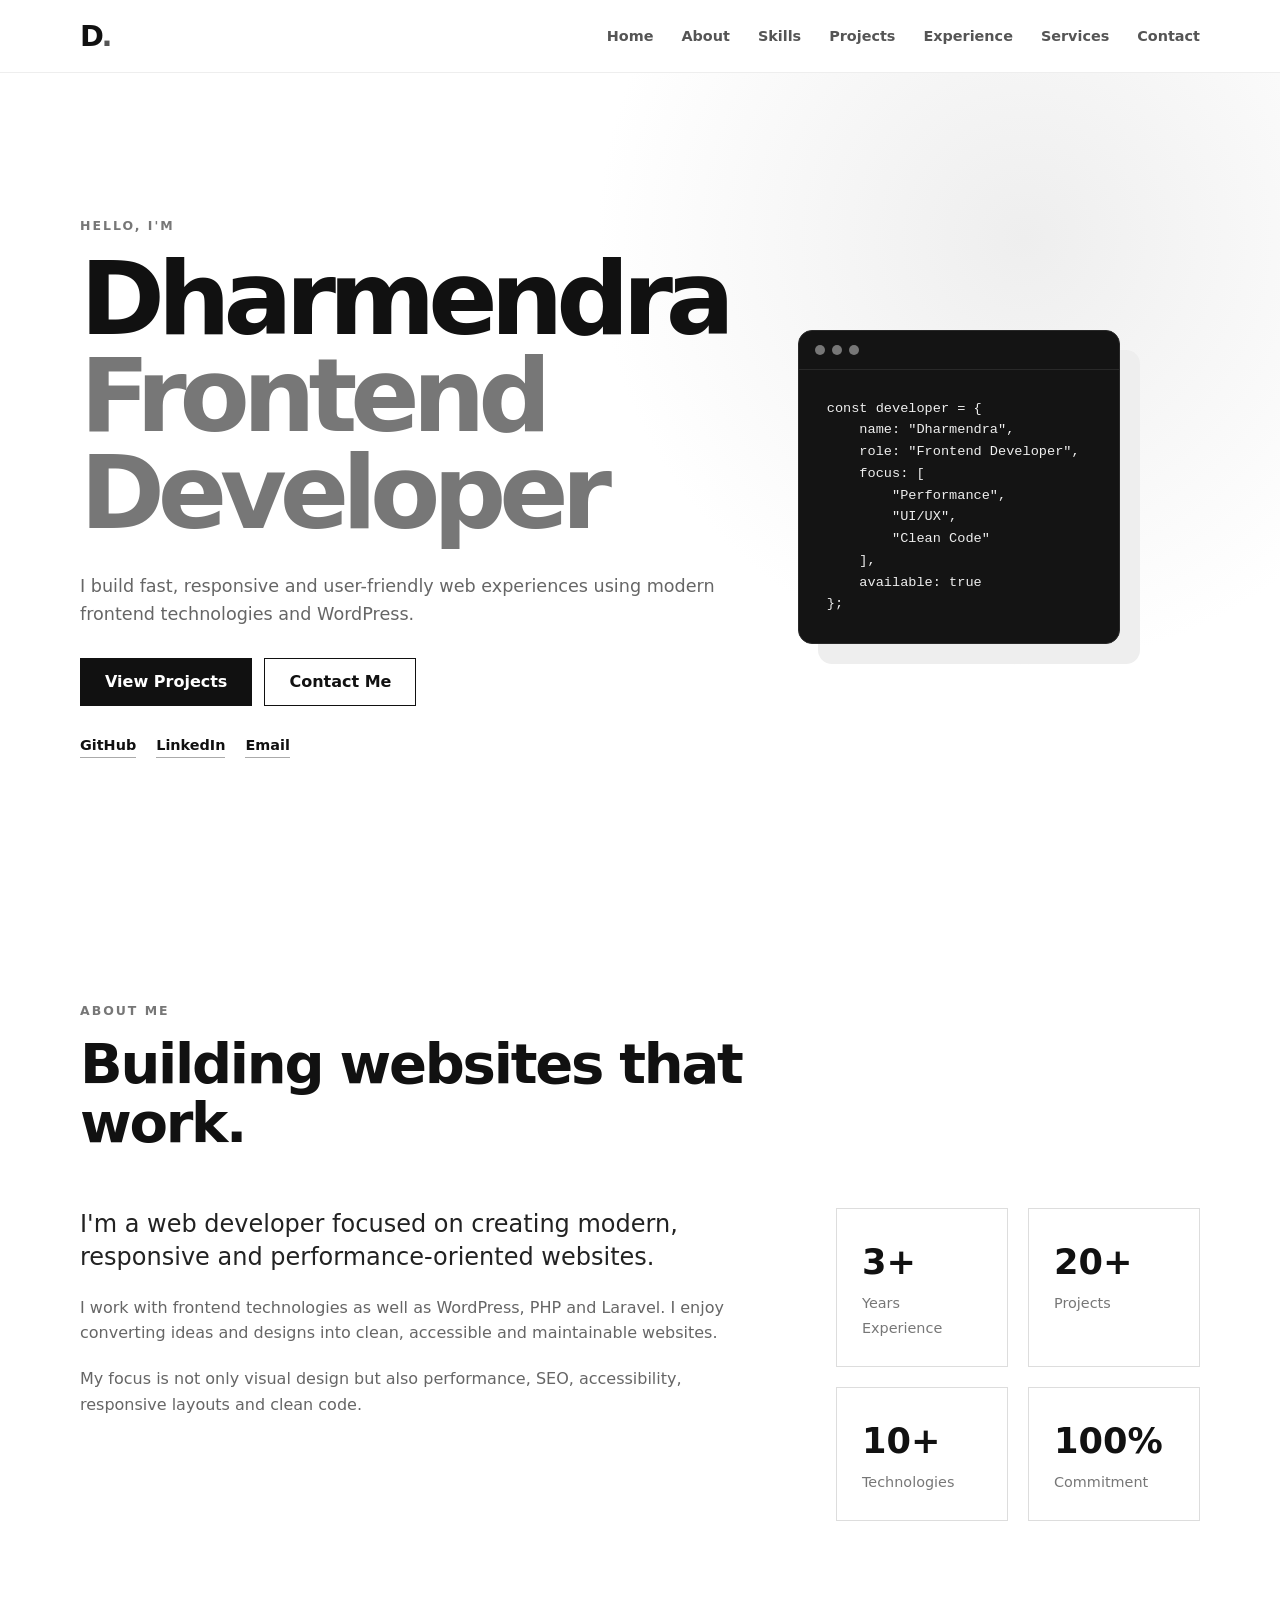
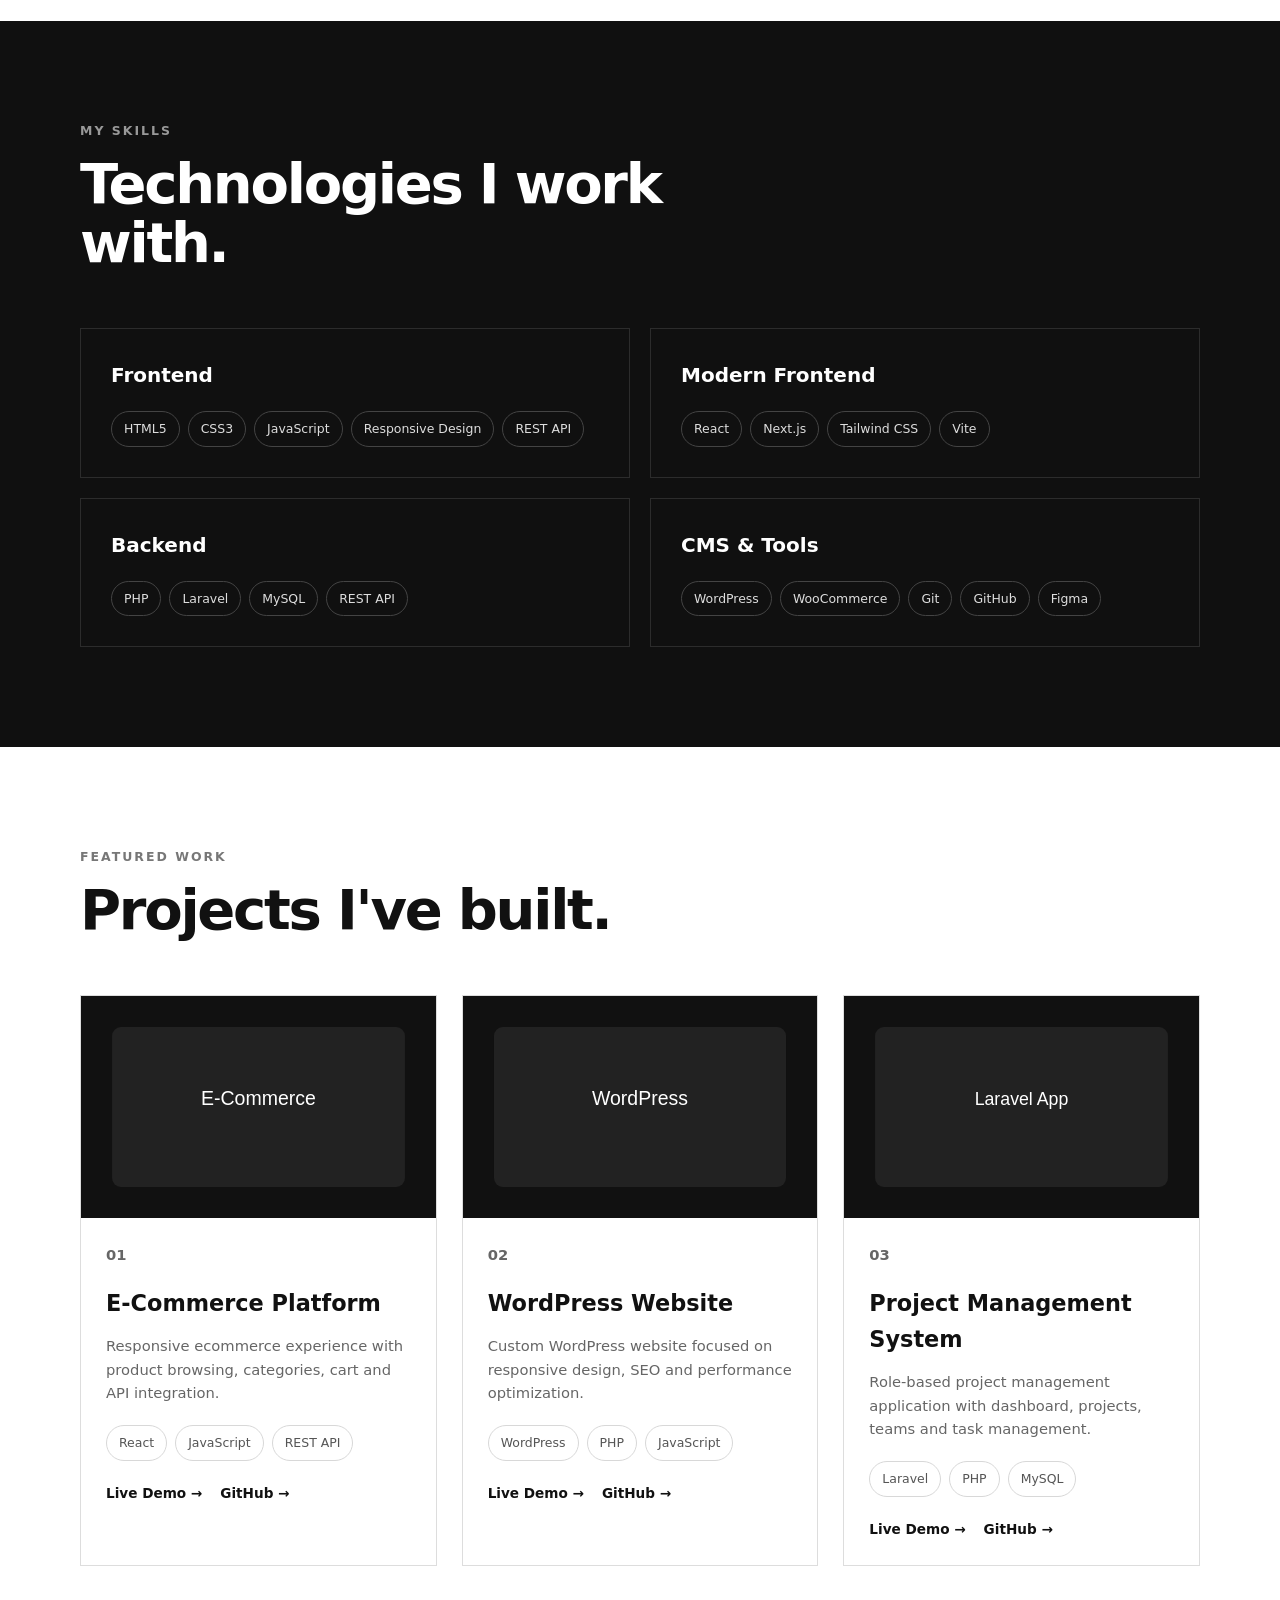
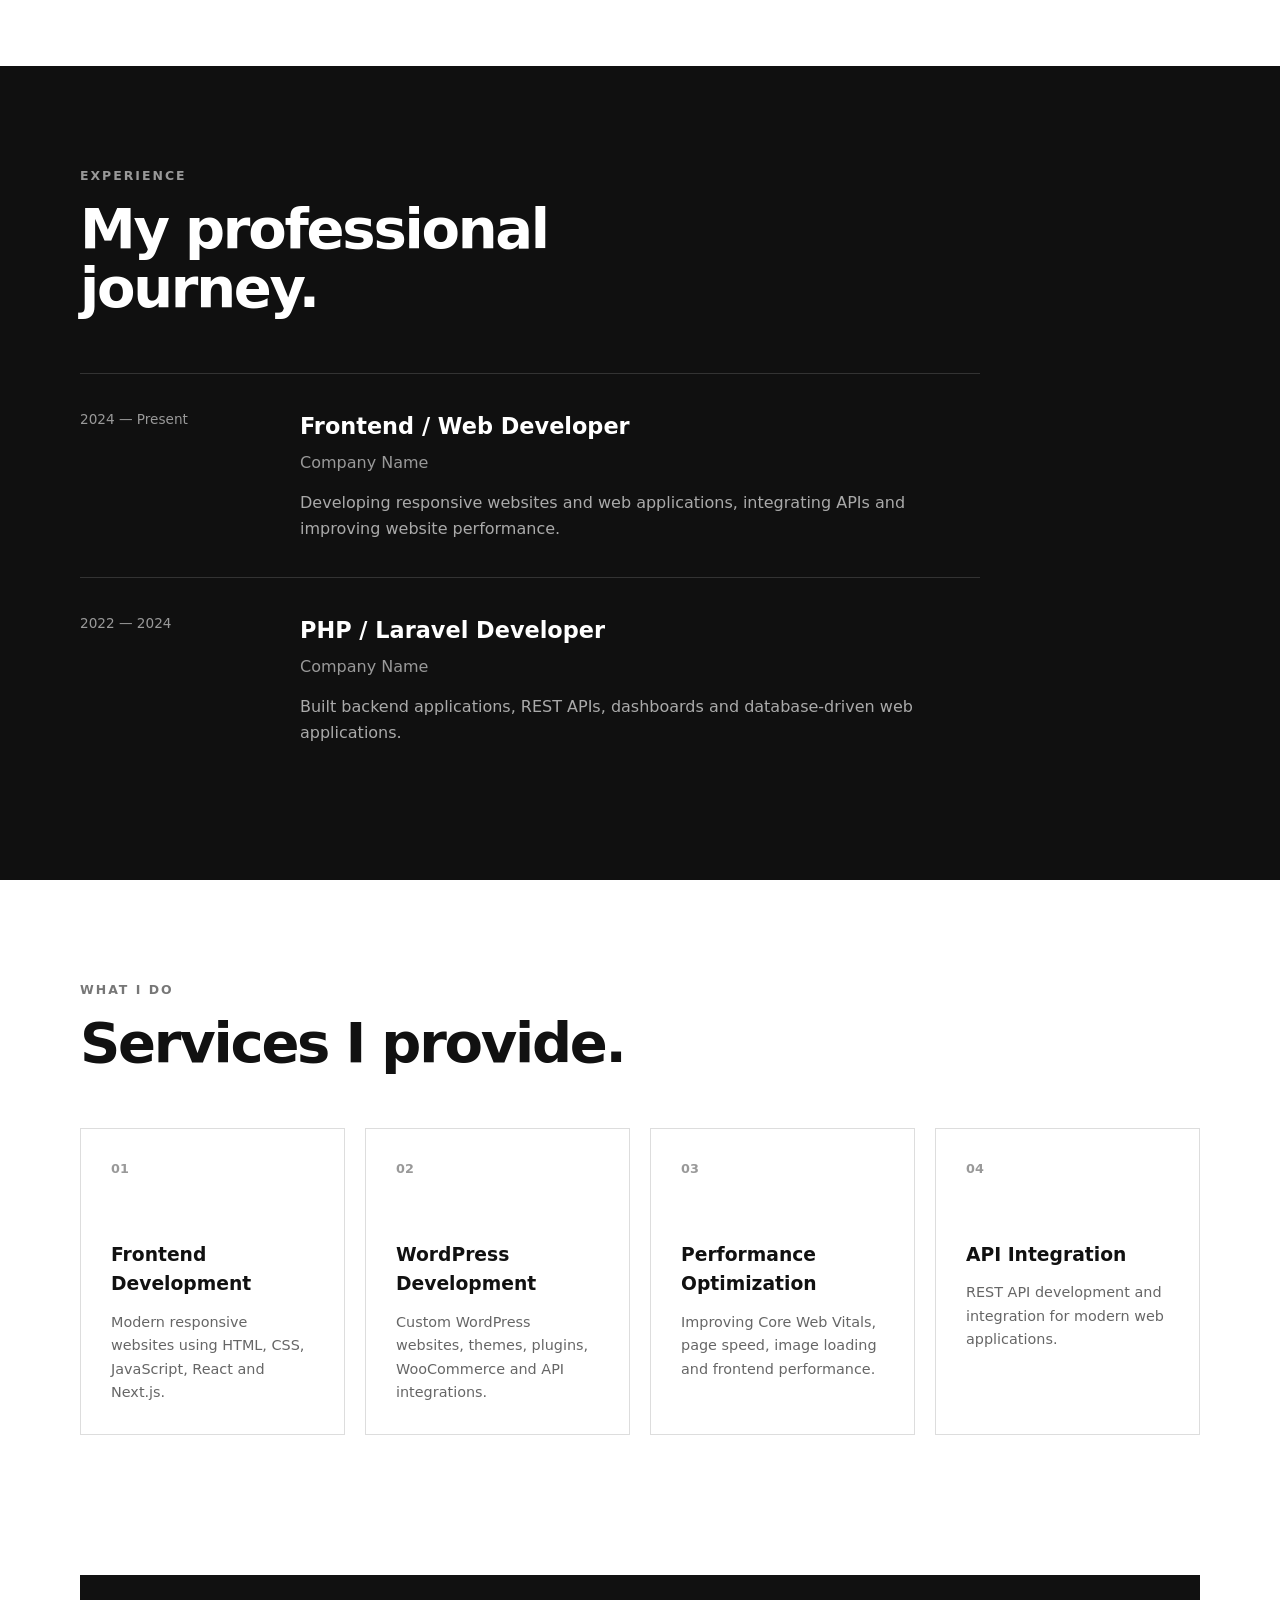
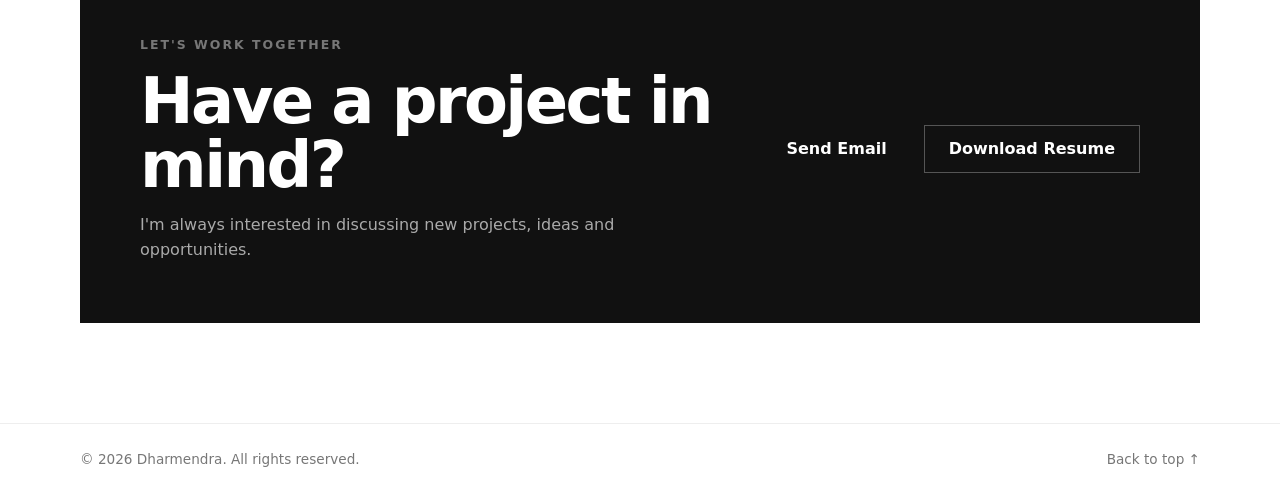
==== index.html @ 5da8d3be "Initial portfolio website" ====
<!DOCTYPE html>
<html lang="en">
<head>
    <meta charset="UTF-8">
    <meta name="viewport" content="width=device-width, initial-scale=1.0">
    <meta name="description" content="Dharmendra - Frontend Developer specializing in HTML, CSS, JavaScript, React, Next.js, WordPress and Laravel.">
    <meta name="author" content="Dharmendra">
    <meta property="og:title" content="Dharmendra | Frontend Developer">
    <meta property="og:description" content="Modern, responsive and performance-focused web development portfolio.">
    <meta property="og:type" content="website">
    <title>Dharmendra | Frontend Developer</title>
    <link rel="stylesheet" href="css/style.css">
</head>
<body>
<header class="header">
    <nav class="navbar container" aria-label="Main navigation">
        <a href="#home" class="logo">D<span>.</span></a>
        <button class="menu-toggle" id="menuToggle" aria-label="Open navigation" aria-expanded="false">☰</button>
        <ul class="nav-menu" id="navMenu">
            <li><a href="#home">Home</a></li><li><a href="#about">About</a></li>
            <li><a href="#skills">Skills</a></li><li><a href="#projects">Projects</a></li>
            <li><a href="#experience">Experience</a></li><li><a href="#services">Services</a></li>
            <li><a href="#contact">Contact</a></li>
        </ul>
    </nav>
</header>

<main>
<section class="hero" id="home">
    <div class="container hero-content">
        <div class="hero-text">
            <p class="eyebrow">HELLO, I'M</p>
            <h1>Dharmendra <span>Frontend Developer</span></h1>
            <p class="hero-description">I build fast, responsive and user-friendly web experiences using modern frontend technologies and WordPress.</p>
            <div class="hero-buttons">
                <a href="#projects" class="btn btn-primary">View Projects</a>
                <a href="#contact" class="btn btn-outline">Contact Me</a>
            </div>
            <div class="social-links">
                <a href="https://github.com/" target="_blank" rel="noopener">GitHub</a>
                <a href="https://www.linkedin.com/" target="_blank" rel="noopener">LinkedIn</a>
                <a href="mailto:your@email.com">Email</a>
            </div>
        </div>
        <div class="hero-card">
            <div class="code-card">
                <div class="code-header"><span></span><span></span><span></span></div>
<pre><code>const developer = {
    name: "Dharmendra",
    role: "Frontend Developer",
    focus: [
        "Performance",
        "UI/UX",
        "Clean Code"
    ],
    available: true
};</code></pre>
            </div>
        </div>
    </div>
</section>

<section class="section" id="about">
    <div class="container">
        <div class="section-heading"><p class="eyebrow">ABOUT ME</p><h2>Building websites that work.</h2></div>
        <div class="about-grid">
            <div>
                <p class="large-text">I'm a web developer focused on creating modern, responsive and performance-oriented websites.</p>
                <p>I work with frontend technologies as well as WordPress, PHP and Laravel. I enjoy converting ideas and designs into clean, accessible and maintainable websites.</p>
                <p>My focus is not only visual design but also performance, SEO, accessibility, responsive layouts and clean code.</p>
            </div>
            <div class="stats">
                <div class="stat"><strong>3+</strong><span>Years Experience</span></div>
                <div class="stat"><strong>20+</strong><span>Projects</span></div>
                <div class="stat"><strong>10+</strong><span>Technologies</span></div>
                <div class="stat"><strong>100%</strong><span>Commitment</span></div>
            </div>
        </div>
    </div>
</section>

<section class="section section-dark" id="skills">
    <div class="container">
        <div class="section-heading"><p class="eyebrow">MY SKILLS</p><h2>Technologies I work with.</h2></div>
        <div class="skills-grid">
            <div class="skill-card"><h3>Frontend</h3><div class="tags"><span>HTML5</span><span>CSS3</span><span>JavaScript</span><span>Responsive Design</span><span>REST API</span></div></div>
            <div class="skill-card"><h3>Modern Frontend</h3><div class="tags"><span>React</span><span>Next.js</span><span>Tailwind CSS</span><span>Vite</span></div></div>
            <div class="skill-card"><h3>Backend</h3><div class="tags"><span>PHP</span><span>Laravel</span><span>MySQL</span><span>REST API</span></div></div>
            <div class="skill-card"><h3>CMS & Tools</h3><div class="tags"><span>WordPress</span><span>WooCommerce</span><span>Git</span><span>GitHub</span><span>Figma</span></div></div>
        </div>
    </div>
</section>

<section class="section" id="projects">
    <div class="container">
        <div class="section-heading"><p class="eyebrow">FEATURED WORK</p><h2>Projects I've built.</h2></div>
        <div class="projects-grid">
            <article class="project-card">
                <div class="project-image"><img src="assets/projects/project-1.svg" alt="E-commerce website project" loading="lazy"></div>
                <div class="project-content"><p class="project-number">01</p><h3>E-Commerce Platform</h3><p>Responsive ecommerce experience with product browsing, categories, cart and API integration.</p><div class="tags"><span>React</span><span>JavaScript</span><span>REST API</span></div><div class="project-links"><a href="#" target="_blank">Live Demo →</a><a href="#" target="_blank">GitHub →</a></div></div>
            </article>
            <article class="project-card">
                <div class="project-image"><img src="assets/projects/project-2.svg" alt="WordPress website project" loading="lazy"></div>
                <div class="project-content"><p class="project-number">02</p><h3>WordPress Website</h3><p>Custom WordPress website focused on responsive design, SEO and performance optimization.</p><div class="tags"><span>WordPress</span><span>PHP</span><span>JavaScript</span></div><div class="project-links"><a href="#" target="_blank">Live Demo →</a><a href="#" target="_blank">GitHub →</a></div></div>
            </article>
            <article class="project-card">
                <div class="project-image"><img src="assets/projects/project-3.svg" alt="Laravel project management system" loading="lazy"></div>
                <div class="project-content"><p class="project-number">03</p><h3>Project Management System</h3><p>Role-based project management application with dashboard, projects, teams and task management.</p><div class="tags"><span>Laravel</span><span>PHP</span><span>MySQL</span></div><div class="project-links"><a href="#" target="_blank">Live Demo →</a><a href="#" target="_blank">GitHub →</a></div></div>
            </article>
        </div>
    </div>
</section>

<section class="section section-dark" id="experience">
    <div class="container">
        <div class="section-heading"><p class="eyebrow">EXPERIENCE</p><h2>My professional journey.</h2></div>
        <div class="timeline">
            <article class="timeline-item"><div class="timeline-date">2024 — Present</div><div class="timeline-content"><h3>Frontend / Web Developer</h3><h4>Company Name</h4><p>Developing responsive websites and web applications, integrating APIs and improving website performance.</p></div></article>
            <article class="timeline-item"><div class="timeline-date">2022 — 2024</div><div class="timeline-content"><h3>PHP / Laravel Developer</h3><h4>Company Name</h4><p>Built backend applications, REST APIs, dashboards and database-driven web applications.</p></div></article>
        </div>
    </div>
</section>

<section class="section" id="services">
    <div class="container">
        <div class="section-heading"><p class="eyebrow">WHAT I DO</p><h2>Services I provide.</h2></div>
        <div class="services-grid">
            <article class="service-card"><span class="service-number">01</span><h3>Frontend Development</h3><p>Modern responsive websites using HTML, CSS, JavaScript, React and Next.js.</p></article>
            <article class="service-card"><span class="service-number">02</span><h3>WordPress Development</h3><p>Custom WordPress websites, themes, plugins, WooCommerce and API integrations.</p></article>
            <article class="service-card"><span class="service-number">03</span><h3>Performance Optimization</h3><p>Improving Core Web Vitals, page speed, image loading and frontend performance.</p></article>
            <article class="service-card"><span class="service-number">04</span><h3>API Integration</h3><p>REST API development and integration for modern web applications.</p></article>
        </div>
    </div>
</section>

<section class="section contact-section" id="contact">
    <div class="container">
        <div class="contact-box">
            <div><p class="eyebrow">LET'S WORK TOGETHER</p><h2>Have a project in mind?</h2><p>I'm always interested in discussing new projects, ideas and opportunities.</p></div>
            <div class="contact-actions"><a href="mailto:your@email.com" class="btn btn-primary">Send Email</a><a href="assets/Dharmendra-Resume.pdf" class="btn btn-outline" download>Download Resume</a></div>
        </div>
    </div>
</section>
</main>

<footer class="footer">
    <div class="container footer-content"><p>© <span id="year"></span> Dharmendra. All rights reserved.</p><a href="#home">Back to top ↑</a></div>
</footer>
<script src="js/script.js"></script>
</body>
</html>
---- css/style.css ----
*{margin:0;padding:0;box-sizing:border-box}html{scroll-behavior:smooth}body{font-family:Inter,system-ui,-apple-system,BlinkMacSystemFont,"Segoe UI",sans-serif;line-height:1.6;color:#111;background:#fff}img{max-width:100%;display:block}a{color:inherit;text-decoration:none}button{font:inherit}.container{width:min(1120px,92%);margin-inline:auto}.section{padding:100px 0}.section-dark{color:#fff;background:#101010}.section-heading{max-width:700px;margin-bottom:55px}.section-heading h2{font-size:clamp(2rem,5vw,3.5rem);line-height:1.05;letter-spacing:-.04em}.eyebrow{margin-bottom:14px;font-size:.78rem;font-weight:700;letter-spacing:.16em;color:#777}.section-dark .eyebrow{color:#999}.header{position:sticky;top:0;z-index:1000;background:rgba(255,255,255,.92);border-bottom:1px solid #eee;backdrop-filter:blur(10px)}.navbar{min-height:72px;display:flex;align-items:center;justify-content:space-between}.logo{font-size:1.8rem;font-weight:900;letter-spacing:-.08em}.logo span{color:#555}.nav-menu{display:flex;gap:28px;list-style:none}.nav-menu a{font-size:.9rem;font-weight:600;color:#555;transition:color .2s}.nav-menu a:hover{color:#000}.menu-toggle{display:none;border:0;background:transparent;cursor:pointer;font-size:1.5rem}.hero{min-height:calc(100vh - 72px);display:flex;align-items:center;padding:80px 0;background:radial-gradient(circle at 80% 20%,#eee,transparent 35%)}.hero-content{display:grid;grid-template-columns:1.2fr .8fr;gap:70px;align-items:center}.hero h1{max-width:800px;font-size:clamp(3rem,8vw,6.5rem);line-height:.95;letter-spacing:-.07em}.hero h1 span{display:block;color:#777}.hero-description{max-width:650px;margin:30px 0;color:#666;font-size:1.1rem}.hero-buttons{display:flex;gap:12px;flex-wrap:wrap}.btn{display:inline-flex;align-items:center;justify-content:center;min-height:48px;padding:0 24px;border:1px solid #111;font-weight:700;transition:transform .2s,background .2s,color .2s}.btn:hover{transform:translateY(-2px)}.btn-primary{color:#fff;background:#111}.btn-primary:hover{background:#333}.btn-outline{background:transparent}.btn-outline:hover{color:#fff;background:#111}.social-links{display:flex;gap:20px;margin-top:28px}.social-links a{font-size:.9rem;font-weight:600;border-bottom:1px solid #aaa}.hero-card{display:flex;justify-content:center}.code-card{width:100%;max-width:470px;overflow:hidden;border:1px solid #292929;border-radius:14px;background:#141414;box-shadow:20px 20px 0 #eee}.code-header{display:flex;gap:7px;padding:14px 16px;border-bottom:1px solid #292929}.code-header span{width:10px;height:10px;border-radius:50%;background:#777}.code-card pre{padding:28px;overflow-x:auto;color:#eee;font-size:.85rem}.about-grid{display:grid;grid-template-columns:1.3fr .7fr;gap:80px}.about-grid p{max-width:700px;margin-bottom:20px;color:#666}.about-grid .large-text{font-size:1.5rem;line-height:1.4;color:#222}.stats{display:grid;grid-template-columns:1fr 1fr;gap:20px}.stat{padding:25px;border:1px solid #ddd}.stat strong{display:block;font-size:2.2rem}.stat span{color:#777;font-size:.9rem}.skills-grid{display:grid;grid-template-columns:repeat(2,1fr);gap:20px}.skill-card{padding:30px;border:1px solid #2c2c2c}.skill-card h3{margin-bottom:20px;font-size:1.25rem}.tags{display:flex;gap:8px;flex-wrap:wrap}.tags span{padding:7px 12px;border:1px solid #d8d8d8;border-radius:50px;font-size:.78rem;color:#555}.section-dark .tags span{color:#ddd;border-color:#444}.projects-grid{display:grid;grid-template-columns:repeat(3,1fr);gap:25px}.project-card{overflow:hidden;border:1px solid #ddd;background:#fff}.project-image{aspect-ratio:16/10;overflow:hidden;background:#eee}.project-image img{width:100%;height:100%;object-fit:cover;transition:transform .4s}.project-card:hover .project-image img{transform:scale(1.04)}.project-content{padding:25px}.project-number{margin-bottom:8px;color:#999;font-size:.8rem;font-weight:700}.project-content h3{margin-bottom:12px;font-size:1.4rem}.project-content p{margin-bottom:20px;color:#666;font-size:.92rem}.project-links{display:flex;gap:18px;margin-top:22px}.project-links a{font-size:.85rem;font-weight:700}.timeline{max-width:900px}.timeline-item{display:grid;grid-template-columns:180px 1fr;gap:40px;padding:35px 0;border-top:1px solid #333}.timeline-date{color:#999;font-size:.85rem}.timeline-content h3{margin-bottom:5px;font-size:1.4rem}.timeline-content h4{margin-bottom:15px;color:#999;font-weight:500}.timeline-content p{color:#aaa}.services-grid{display:grid;grid-template-columns:repeat(4,1fr);gap:20px}.service-card{min-height:270px;padding:30px;border:1px solid #ddd;transition:transform .2s,box-shadow .2s}.service-card:hover{transform:translateY(-5px);box-shadow:8px 8px 0 #eee}.service-number{display:block;margin-bottom:60px;color:#999;font-size:.8rem;font-weight:700}.service-card h3{margin-bottom:12px}.service-card p{color:#666;font-size:.9rem}.contact-section{padding-top:40px}.contact-box{display:flex;align-items:center;justify-content:space-between;gap:40px;padding:60px;color:#fff;background:#111}.contact-box h2{max-width:600px;margin-bottom:15px;font-size:clamp(2rem,5vw,4rem);line-height:1;letter-spacing:-.04em}.contact-box p:not(.eyebrow){max-width:550px;color:#aaa}.contact-actions{display:flex;gap:12px;flex-wrap:wrap;flex-shrink:0}.contact-box .btn-outline{color:#fff;border-color:#555}.contact-box .btn-outline:hover{background:#fff;color:#111}.footer{padding:25px 0;border-top:1px solid #eee}.footer-content{display:flex;align-items:center;justify-content:space-between;gap:20px}.footer p,.footer a{color:#777;font-size:.85rem}@media(max-width:900px){.hero-content,.about-grid{grid-template-columns:1fr}.hero{padding:70px 0}.hero-card{justify-content:flex-start}.projects-grid{grid-template-columns:repeat(2,1fr)}.services-grid{grid-template-columns:repeat(2,1fr)}.contact-box{align-items:flex-start;flex-direction:column}}@media(max-width:700px){.section{padding:70px 0}.menu-toggle{display:block}.nav-menu{position:absolute;top:72px;left:0;right:0;display:none;flex-direction:column;gap:0;padding:15px 4%;background:#fff;border-bottom:1px solid #eee}.nav-menu.active{display:flex}.nav-menu a{display:block;padding:13px 0}.hero h1{font-size:clamp(3rem,16vw,5rem)}.skills-grid,.projects-grid,.services-grid{grid-template-columns:1fr}.timeline-item{grid-template-columns:1fr;gap:10px}.contact-box{padding:35px 25px}.footer-content{align-items:flex-start;flex-direction:column}}@media(prefers-reduced-motion:reduce){html{scroll-behavior:auto}*,*::before,*::after{transition:none!important}}
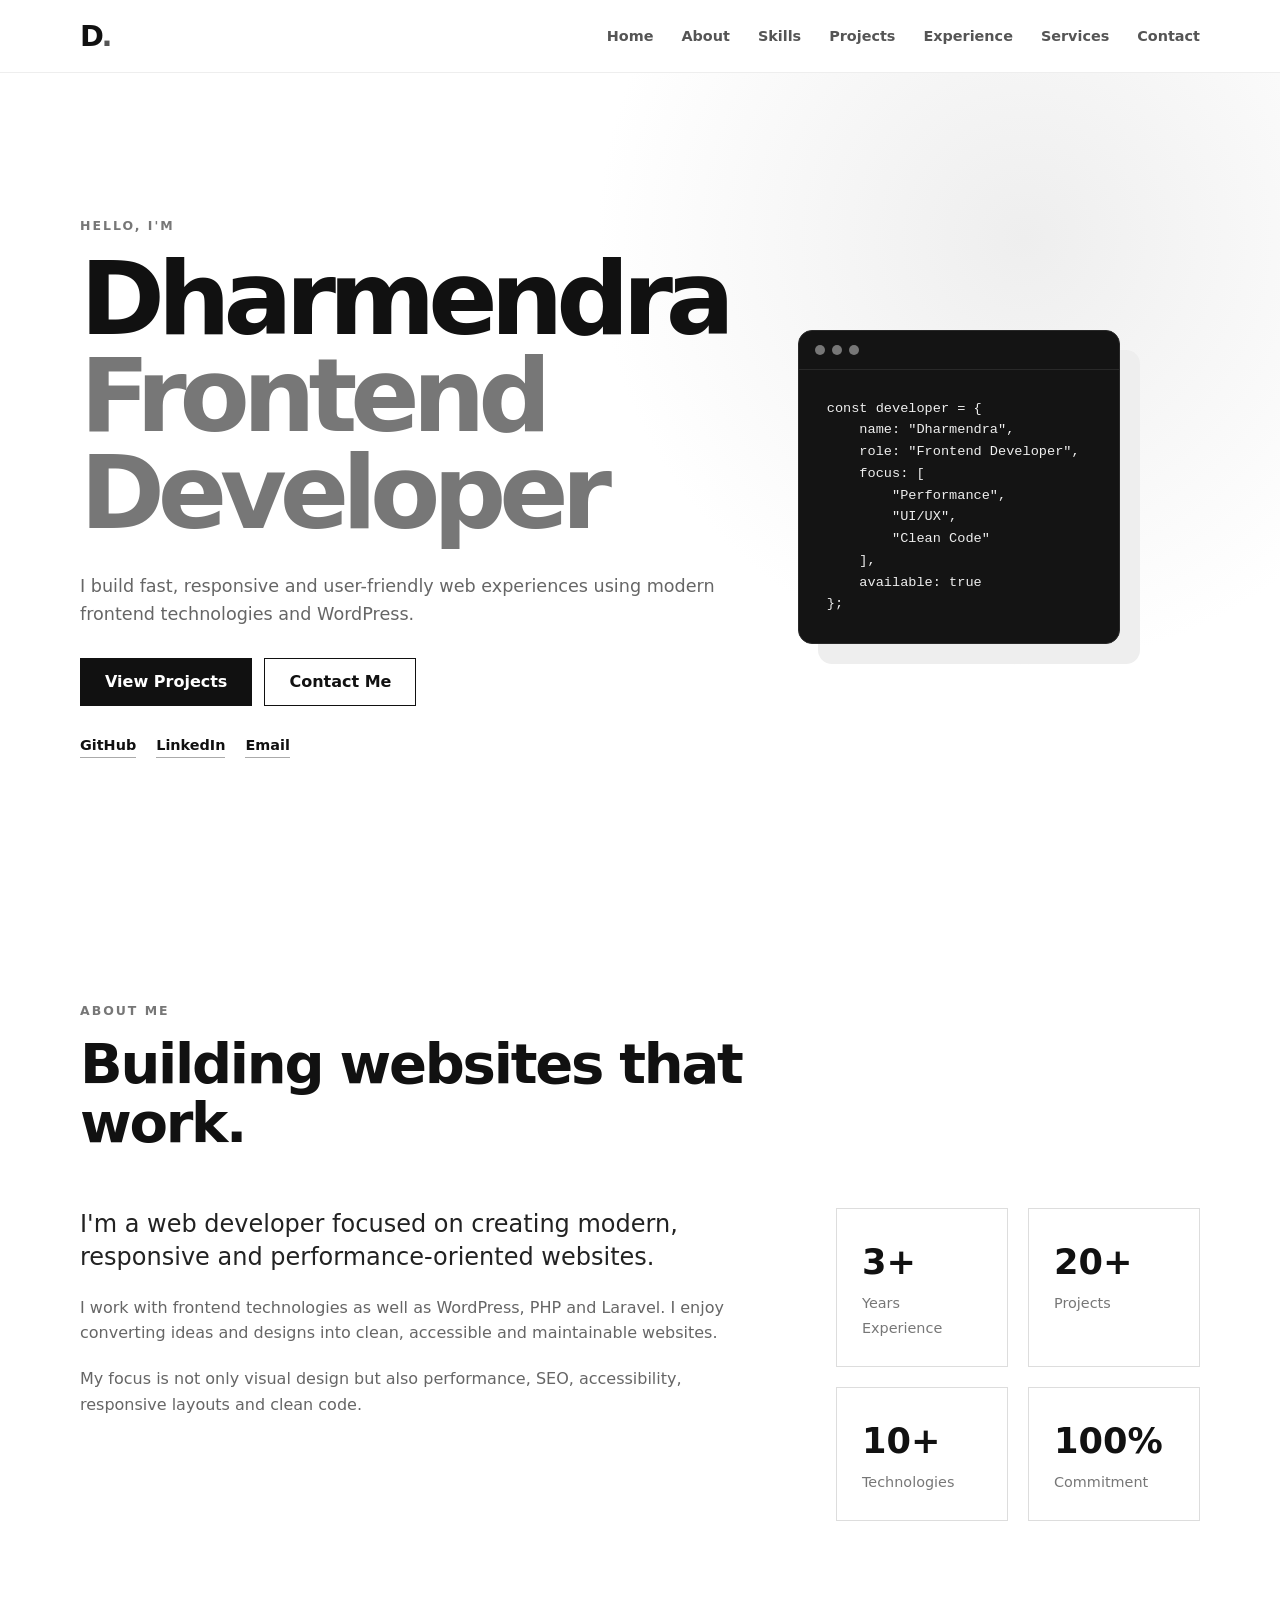
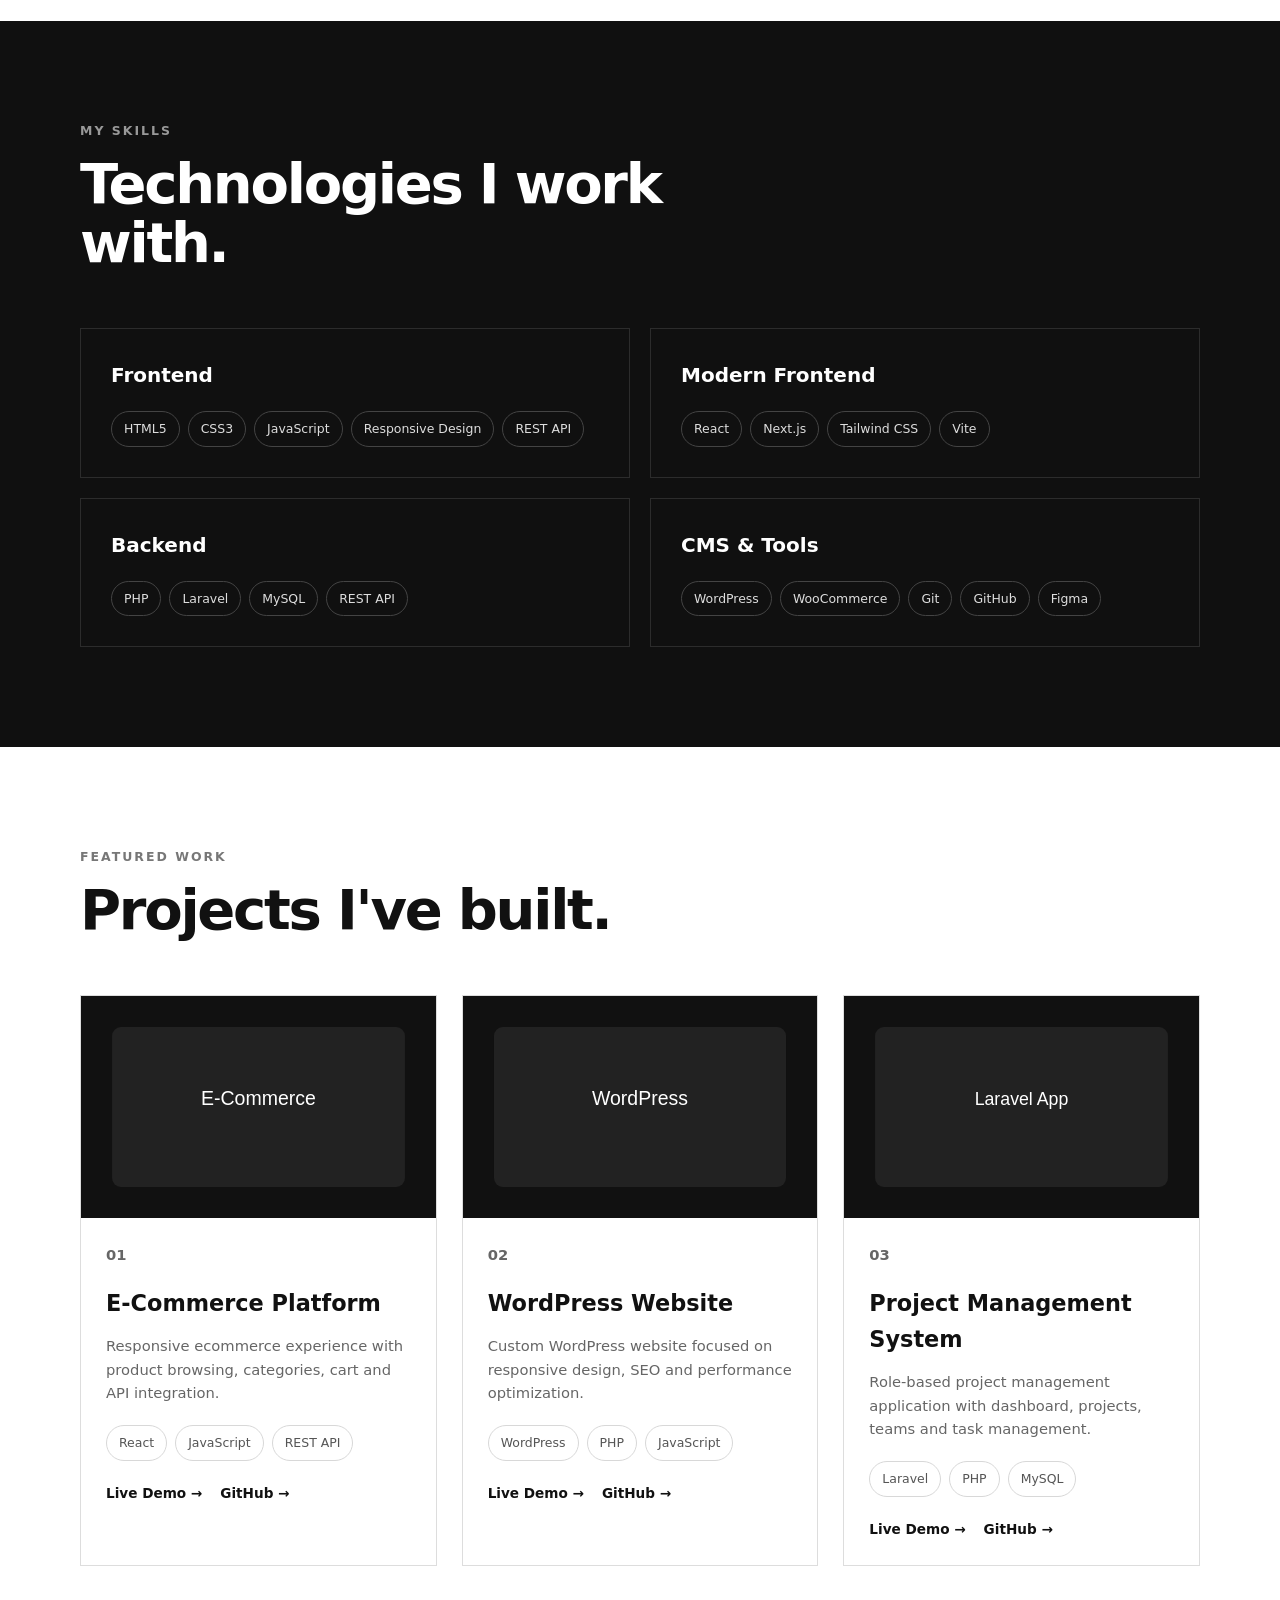
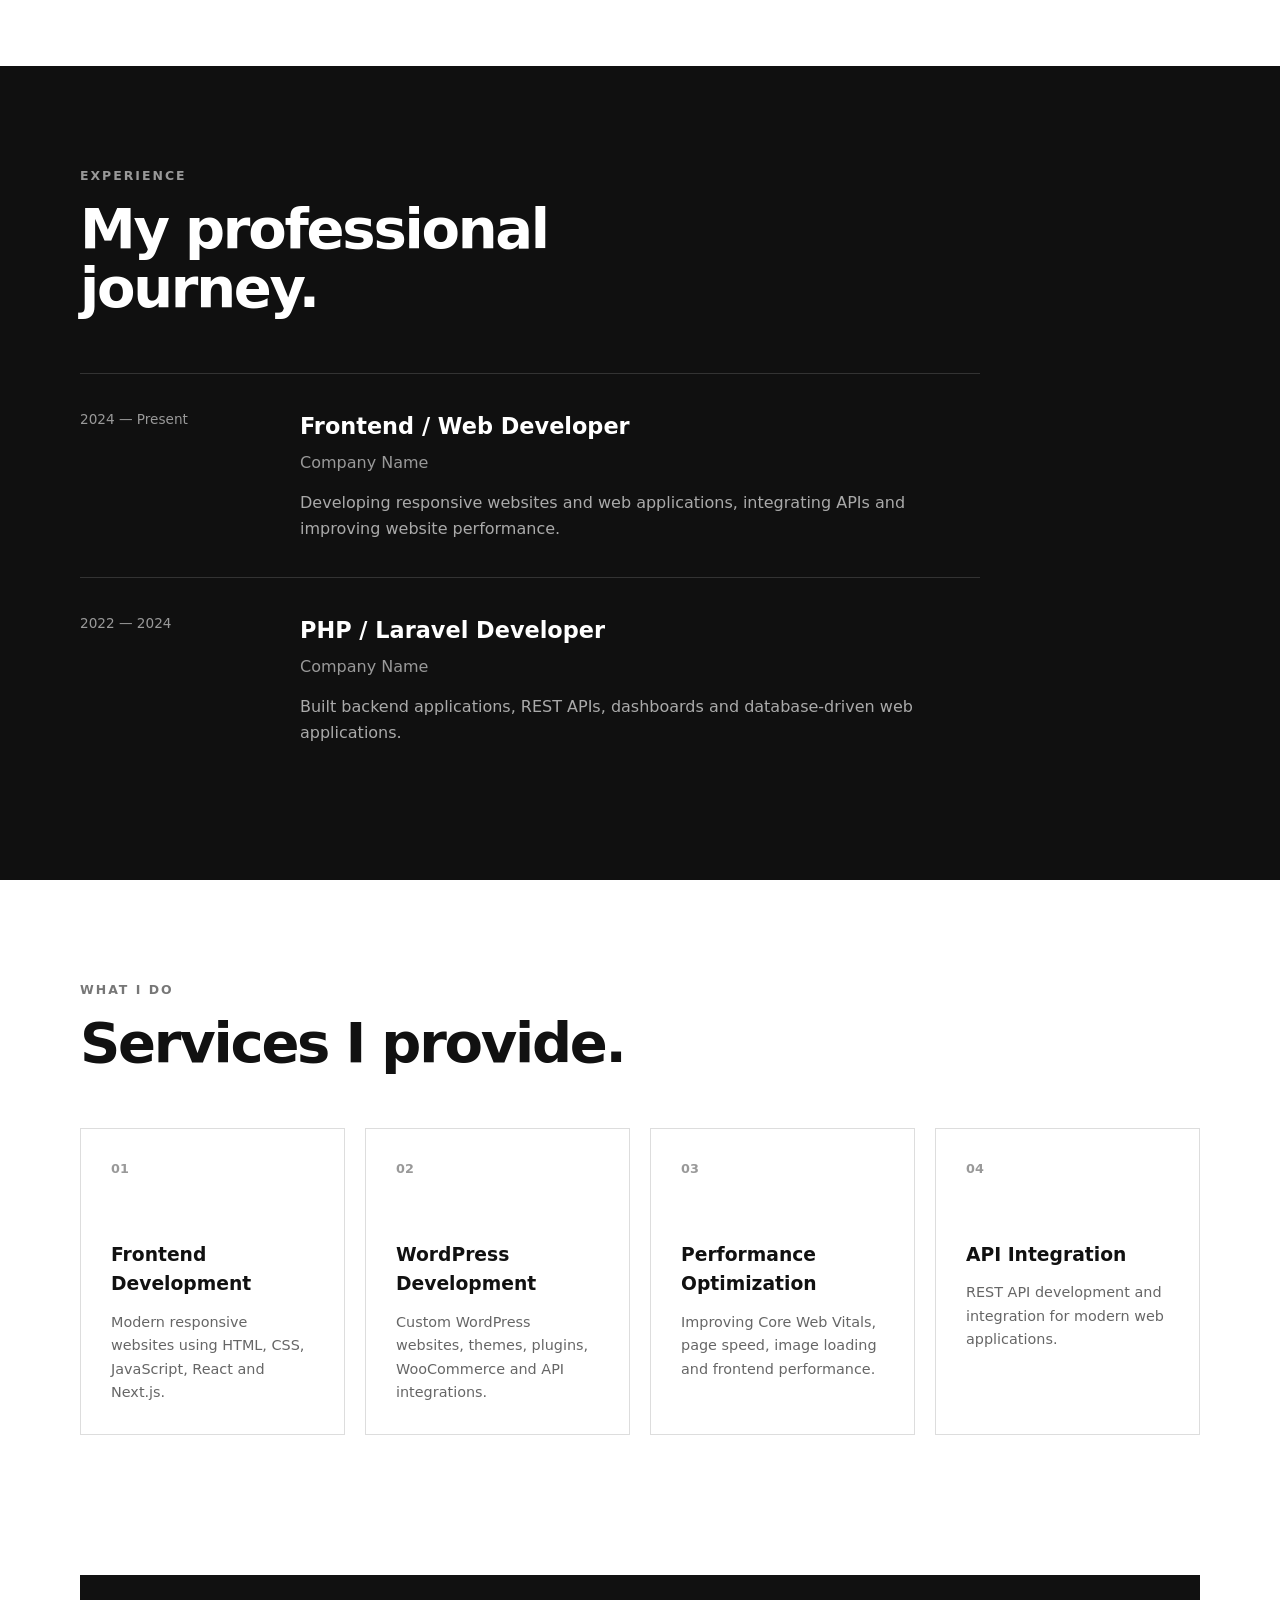
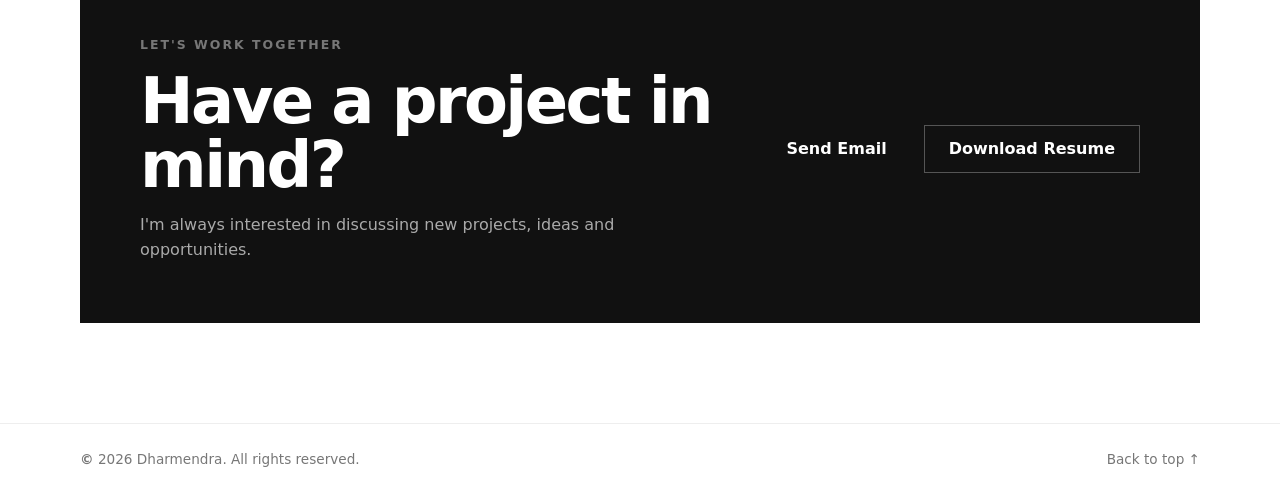
==== commit 1c59038c: "Copyright make bold" ====
--- a/index.html
+++ b/index.html
@@ -144,7 +144,7 @@
 </main>
 
 <footer class="footer">
-    <div class="container footer-content"><p>© <span id="year"></span> Dharmendra. All rights reserved.</p><a href="#home">Back to top ↑</a></div>
+    <div class="container footer-content"><p><strong>©</strong> <span id="year"></span> Dharmendra. All rights reserved.</p><a href="#home">Back to top ↑</a></div>
 </footer>
 <script src="js/script.js"></script>
 </body>
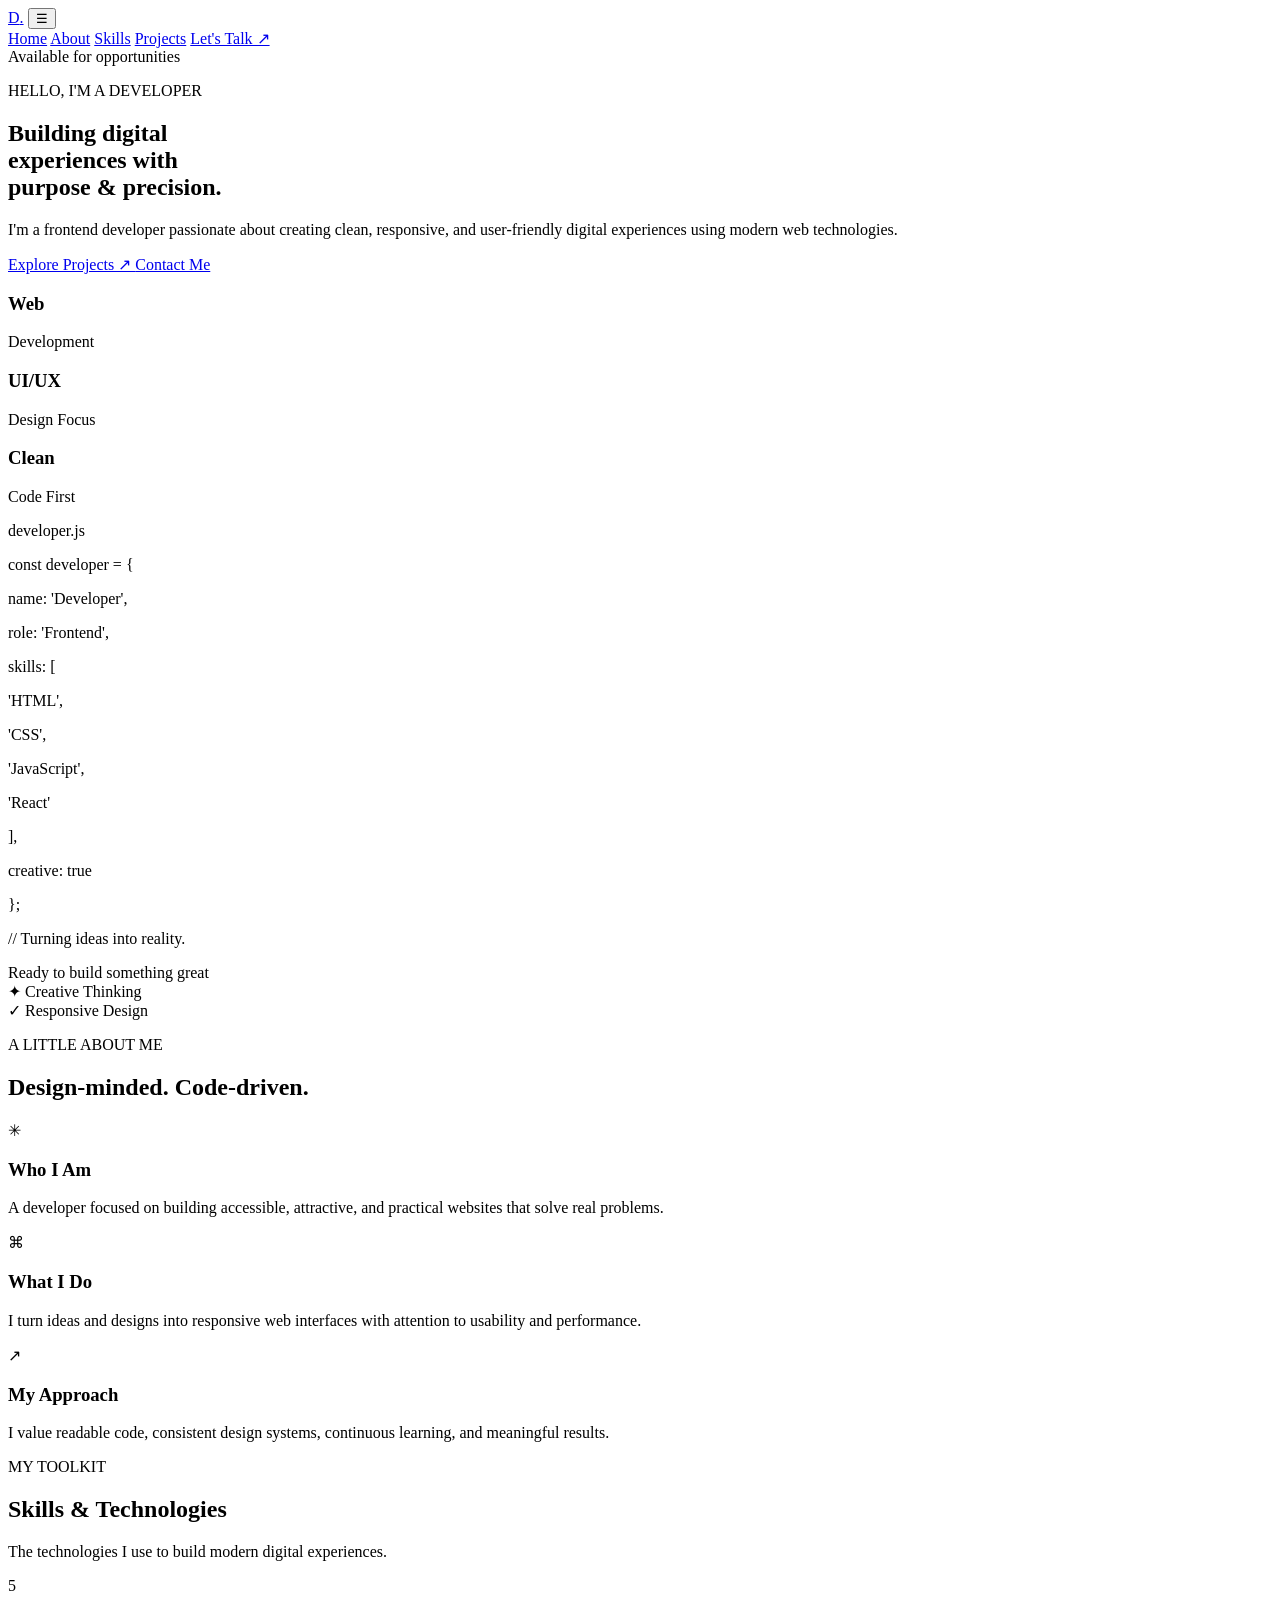
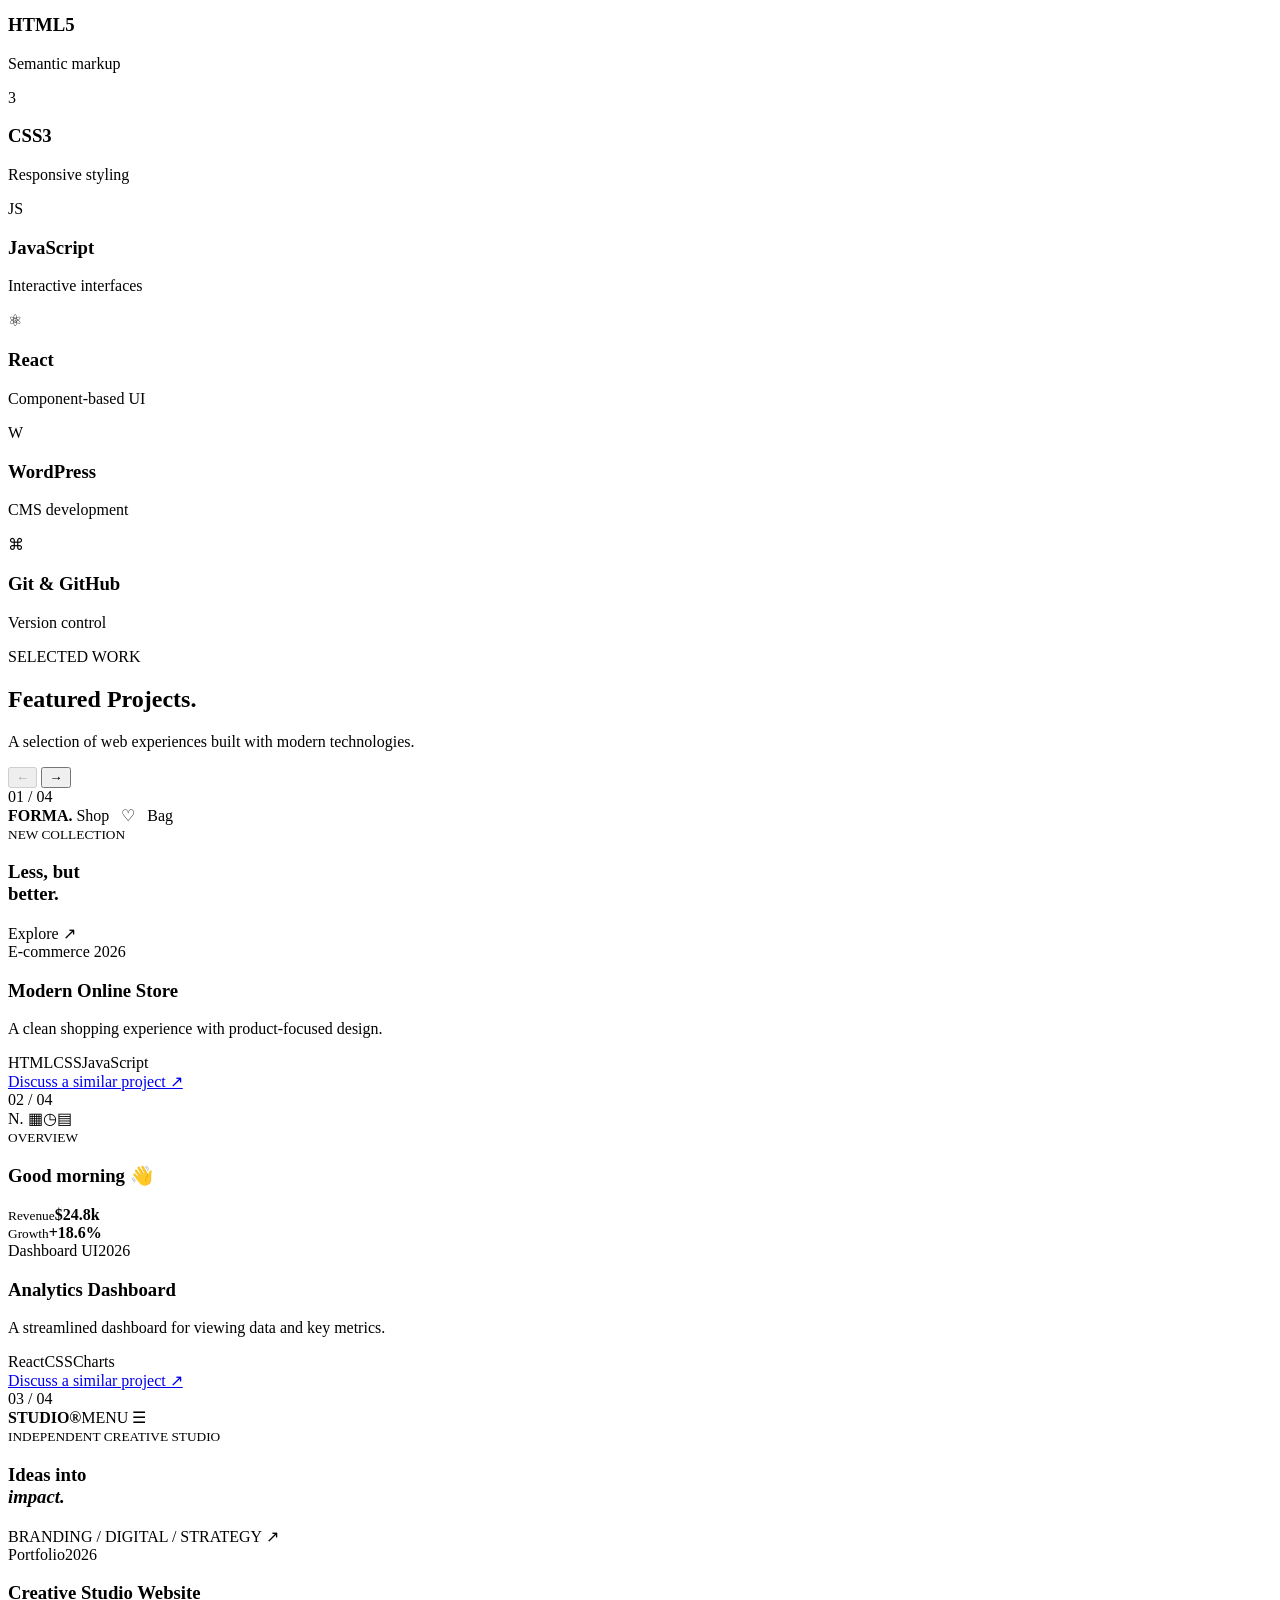
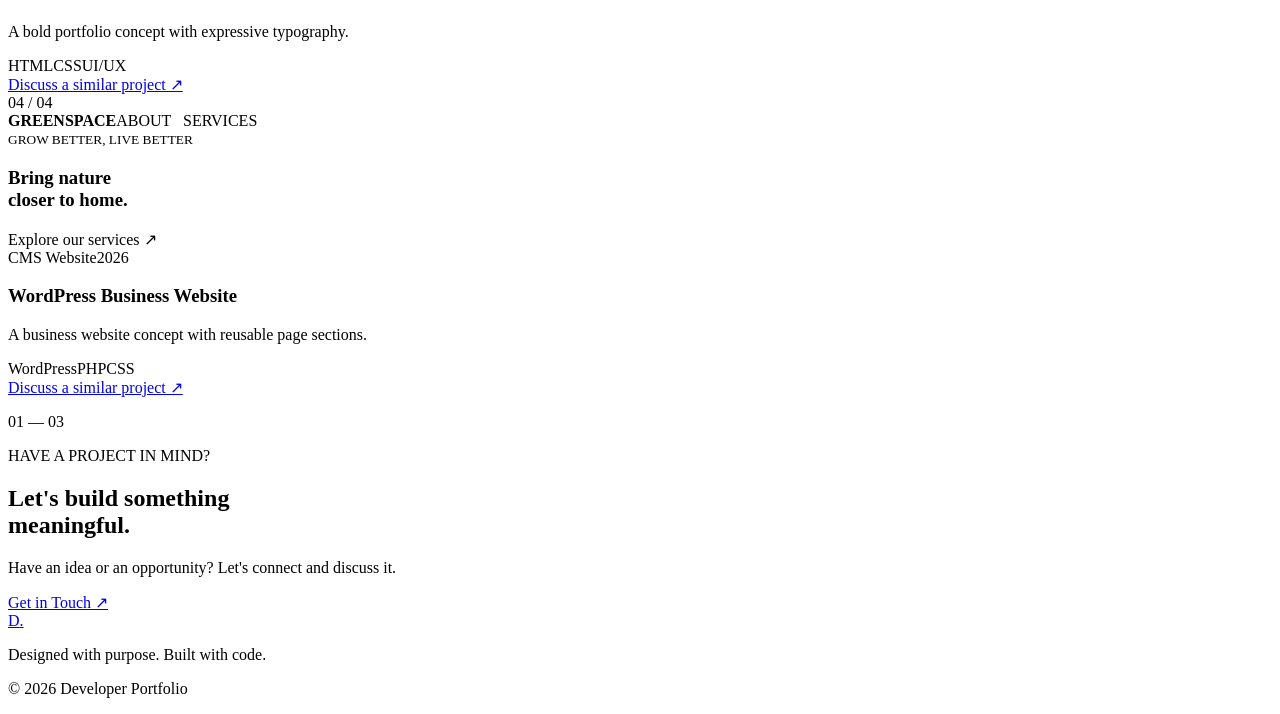
==== commit 655b106c: "Update mordern UI" ====
--- a/index.html
+++ b/index.html
@@ -1,151 +1,528 @@
+
 <!DOCTYPE html>
 <html lang="en">
 <head>
-    <meta charset="UTF-8">
-    <meta name="viewport" content="width=device-width, initial-scale=1.0">
-    <meta name="description" content="Dharmendra - Frontend Developer specializing in HTML, CSS, JavaScript, React, Next.js, WordPress and Laravel.">
-    <meta name="author" content="Dharmendra">
-    <meta property="og:title" content="Dharmendra | Frontend Developer">
-    <meta property="og:description" content="Modern, responsive and performance-focused web development portfolio.">
-    <meta property="og:type" content="website">
-    <title>Dharmendra | Frontend Developer</title>
-    <link rel="stylesheet" href="css/style.css">
+  <meta charset="UTF-8">
+  <meta name="viewport" content="width=device-width, initial-scale=1.0">
+
+  <title>Developer Portfolio | Frontend Developer</title>
+
+  <meta name="description"
+        content="Frontend developer portfolio showcasing modern web development projects and skills.">
+
+  <link rel="preconnect" href="https://fonts.googleapis.com">
+  <link rel="preconnect" href="https://fonts.gstatic.com" crossorigin>
+
+  <link href="https://fonts.googleapis.com/css2?family=Inter:wght@400;500;600;700;800&display=swap"
+        rel="stylesheet">
+
+  <link rel="stylesheet" href="style.css">
 </head>
+
 <body>
-<header class="header">
-    <nav class="navbar container" aria-label="Main navigation">
-        <a href="#home" class="logo">D<span>.</span></a>
-        <button class="menu-toggle" id="menuToggle" aria-label="Open navigation" aria-expanded="false">☰</button>
-        <ul class="nav-menu" id="navMenu">
-            <li><a href="#home">Home</a></li><li><a href="#about">About</a></li>
-            <li><a href="#skills">Skills</a></li><li><a href="#projects">Projects</a></li>
-            <li><a href="#experience">Experience</a></li><li><a href="#services">Services</a></li>
-            <li><a href="#contact">Contact</a></li>
-        </ul>
+
+  <!-- Navigation -->
+  <header class="header">
+    <nav class="navbar container">
+      <a href="#home" class="logo">D<span>.</span></a>
+
+      <button class="menu-toggle" id="menuToggle"
+              aria-label="Toggle navigation"
+              aria-expanded="false"
+              aria-controls="navLinks">
+        ☰
+      </button>
+
+      <div class="nav-links" id="navLinks">
+        <a href="#home">Home</a>
+        <a href="#about">About</a>
+        <a href="#skills">Skills</a>
+        <a href="#projects">Projects</a>
+        <a href="#contact" class="nav-cta">Let's Talk ↗</a>
+      </div>
     </nav>
-</header>
-
-<main>
-<section class="hero" id="home">
-    <div class="container hero-content">
-        <div class="hero-text">
-            <p class="eyebrow">HELLO, I'M</p>
-            <h1>Dharmendra <span>Frontend Developer</span></h1>
-            <p class="hero-description">I build fast, responsive and user-friendly web experiences using modern frontend technologies and WordPress.</p>
-            <div class="hero-buttons">
-                <a href="#projects" class="btn btn-primary">View Projects</a>
-                <a href="#contact" class="btn btn-outline">Contact Me</a>
-            </div>
-            <div class="social-links">
-                <a href="https://github.com/" target="_blank" rel="noopener">GitHub</a>
-                <a href="https://www.linkedin.com/" target="_blank" rel="noopener">LinkedIn</a>
-                <a href="mailto:your@email.com">Email</a>
-            </div>
-        </div>
-        <div class="hero-card">
-            <div class="code-card">
-                <div class="code-header"><span></span><span></span><span></span></div>
-<pre><code>const developer = {
-    name: "Dharmendra",
-    role: "Frontend Developer",
-    focus: [
-        "Performance",
-        "UI/UX",
-        "Clean Code"
-    ],
-    available: true
-};</code></pre>
-            </div>
-        </div>
+  </header>
+
+  <main>
+
+    <!-- Hero -->
+    <section class="hero container" id="home">
+      <div class="hero-content">
+        <div class="availability">
+          <span class="status-dot"></span>
+          Available for opportunities
+        </div>
+
+        <p class="eyebrow">HELLO, I'M A DEVELOPER</p>
+
+        <h1>
+          Building digital<br>
+          experiences with<br>
+          <span class="text-green">purpose & precision.</span>
+        </h1>
+
+        <p class="hero-description">
+          I'm a frontend developer passionate about creating clean,
+          responsive, and user-friendly digital experiences using
+          modern web technologies.
+        </p>
+
+        <div class="hero-actions">
+          <a href="#projects" class="btn btn-primary">
+            Explore Projects ↗
+          </a>
+
+          <a href="#contact" class="btn btn-secondary">
+            Contact Me
+          </a>
+        </div>
+
+        <div class="hero-stats">
+          <div>
+            <h3>Web</h3>
+            <p>Development</p>
+          </div>
+
+          <div>
+            <h3>UI/UX</h3>
+            <p>Design Focus</p>
+          </div>
+
+          <div>
+            <h3>Clean</h3>
+            <p>Code First</p>
+          </div>
+        </div>
+      </div>
+
+      <div class="hero-visual">
+        <div class="visual-glow"></div>
+
+        <div class="code-card">
+          <div class="code-header">
+            <div class="window-dots">
+              <span></span>
+              <span></span>
+              <span></span>
+            </div>
+            <span>developer.js</span>
+          </div>
+
+          <div class="code-body">
+            <p><span class="code-purple">const</span> developer = {</p>
+            <p class="indent">name: <span class="code-green">'Developer'</span>,</p>
+            <p class="indent">role: <span class="code-green">'Frontend'</span>,</p>
+            <p class="indent">skills: [</p>
+            <p class="indent2"><span class="code-orange">'HTML'</span>,</p>
+            <p class="indent2"><span class="code-orange">'CSS'</span>,</p>
+            <p class="indent2"><span class="code-orange">'JavaScript'</span>,</p>
+            <p class="indent2"><span class="code-orange">'React'</span></p>
+            <p class="indent">],</p>
+            <p class="indent">creative: <span class="code-purple">true</span></p>
+            <p>};</p>
+            <p class="code-comment">// Turning ideas into reality.</p>
+          </div>
+
+          <div class="code-footer">
+            <span class="status-dot"></span>
+            Ready to build something great
+          </div>
+        </div>
+
+        <div class="floating-badge badge-top">
+          <span>✦</span> Creative Thinking
+        </div>
+
+        <div class="floating-badge badge-bottom">
+          <span>✓</span> Responsive Design
+        </div>
+      </div>
+    </section>
+
+    <!-- About -->
+    <section class="section container" id="about">
+      <div class="section-heading">
+        <p class="eyebrow">A LITTLE ABOUT ME</p>
+        <h2>Design-minded. <span class="text-green">Code-driven.</span></h2>
+      </div>
+
+      <div class="about-grid">
+        <div class="about-card">
+          <span class="card-icon">✳</span>
+          <h3>Who I Am</h3>
+          <p>
+            A developer focused on building accessible, attractive,
+            and practical websites that solve real problems.
+          </p>
+        </div>
+
+        <div class="about-card">
+          <span class="card-icon">⌘</span>
+          <h3>What I Do</h3>
+          <p>
+            I turn ideas and designs into responsive web interfaces
+            with attention to usability and performance.
+          </p>
+        </div>
+
+        <div class="about-card">
+          <span class="card-icon">↗</span>
+          <h3>My Approach</h3>
+          <p>
+            I value readable code, consistent design systems,
+            continuous learning, and meaningful results.
+          </p>
+        </div>
+      </div>
+    </section>
+
+    <!-- Skills -->
+    <section class="section skills-section" id="skills">
+      <div class="container">
+        <div class="section-heading">
+          <p class="eyebrow">MY TOOLKIT</p>
+          <h2>Skills & <span class="text-green">Technologies</span></h2>
+          <p class="section-description">
+            The technologies I use to build modern digital experiences.
+          </p>
+        </div>
+
+        <div class="skills-grid">
+          <div class="skill-item">
+            <span class="skill-symbol html-symbol">5</span>
+            <div><h3>HTML5</h3><p>Semantic markup</p></div>
+          </div>
+
+          <div class="skill-item">
+            <span class="skill-symbol css-symbol">3</span>
+            <div><h3>CSS3</h3><p>Responsive styling</p></div>
+          </div>
+
+          <div class="skill-item">
+            <span class="skill-symbol js-symbol">JS</span>
+            <div><h3>JavaScript</h3><p>Interactive interfaces</p></div>
+          </div>
+
+          <div class="skill-item">
+            <span class="skill-symbol react-symbol">⚛</span>
+            <div><h3>React</h3><p>Component-based UI</p></div>
+          </div>
+
+          <div class="skill-item">
+            <span class="skill-symbol wp-symbol">W</span>
+            <div><h3>WordPress</h3><p>CMS development</p></div>
+          </div>
+
+          <div class="skill-item">
+            <span class="skill-symbol git-symbol">⌘</span>
+            <div><h3>Git & GitHub</h3><p>Version control</p></div>
+          </div>
+        </div>
+      </div>
+    </section>
+
+    <!-- Projects Slider -->
+    <section class="section container" id="projects">
+      <div class="projects-heading">
+        <div class="section-heading">
+          <p class="eyebrow">SELECTED WORK</p>
+          <h2>Featured <span class="text-green">Projects.</span></h2>
+          <p class="section-description">
+            A selection of web experiences built with modern technologies.
+          </p>
+        </div>
+
+        <div class="slider-controls">
+          <button class="slider-btn" id="prevProject"
+                  aria-label="Previous projects">←</button>
+          <button class="slider-btn" id="nextProject"
+                  aria-label="Next projects">→</button>
+        </div>
+      </div>
+
+      <div class="project-window" id="projectWindow">
+        <div class="project-track" id="projectTrack">
+
+          <!-- Project 1 -->
+          <article class="project-card">
+            <div class="project-image ecommerce-image">
+              <span class="project-number">01 / 04</span>
+
+              <div class="mock-store">
+                <div class="mock-store-top">
+                  <strong>FORMA.</strong>
+                  <span>Shop&nbsp;&nbsp; ♡ &nbsp; Bag</span>
+                </div>
+
+                <div class="mock-store-content">
+                  <div>
+                    <small>NEW COLLECTION</small>
+                    <h3>Less, but<br>better.</h3>
+                    <span class="mock-shop-btn">Explore ↗</span>
+                  </div>
+                  <div class="mock-product">
+                    <div class="product-circle"></div>
+                    <div class="product-bottle"></div>
+                  </div>
+                </div>
+              </div>
+            </div>
+
+            <div class="project-info">
+              <div class="project-meta">
+                <span>E-commerce</span>
+                <span>2026</span>
+              </div>
+              <h3>Modern Online Store</h3>
+              <p>A clean shopping experience with product-focused design.</p>
+              <div class="tag-list">
+                <span>HTML</span><span>CSS</span><span>JavaScript</span>
+              </div>
+              <a href="#contact" class="project-link">Discuss a similar project ↗</a>
+            </div>
+          </article>
+
+          <!-- Project 2 -->
+          <article class="project-card">
+            <div class="project-image dashboard-image">
+              <span class="project-number">02 / 04</span>
+
+              <div class="dashboard-mock">
+                <div class="dashboard-side">
+                  <span class="dashboard-logo">N.</span>
+                  <span>▦</span><span>◷</span><span>▤</span>
+                </div>
+
+                <div class="dashboard-main">
+                  <small>OVERVIEW</small>
+                  <h3>Good morning 👋</h3>
+
+                  <div class="dashboard-stats">
+                    <div><small>Revenue</small><strong>$24.8k</strong></div>
+                    <div><small>Growth</small><strong>+18.6%</strong></div>
+                  </div>
+
+                  <div class="chart-box">
+                    <div class="chart-bars">
+                      <i style="height:35%"></i>
+                      <i style="height:55%"></i>
+                      <i style="height:43%"></i>
+                      <i style="height:76%"></i>
+                      <i style="height:60%"></i>
+                      <i style="height:90%"></i>
+                      <i style="height:70%"></i>
+                    </div>
+                  </div>
+                </div>
+              </div>
+            </div>
+
+            <div class="project-info">
+              <div class="project-meta">
+                <span>Dashboard UI</span><span>2026</span>
+              </div>
+              <h3>Analytics Dashboard</h3>
+              <p>A streamlined dashboard for viewing data and key metrics.</p>
+              <div class="tag-list">
+                <span>React</span><span>CSS</span><span>Charts</span>
+              </div>
+              <a href="#contact" class="project-link">Discuss a similar project ↗</a>
+            </div>
+          </article>
+
+          <!-- Project 3 -->
+          <article class="project-card">
+            <div class="project-image portfolio-image">
+              <span class="project-number">03 / 04</span>
+
+              <div class="portfolio-mock">
+                <div class="portfolio-mock-nav">
+                  <strong>STUDIO®</strong><span>MENU ☰</span>
+                </div>
+                <small>INDEPENDENT CREATIVE STUDIO</small>
+                <h3>Ideas into<br><em>impact.</em></h3>
+                <div class="portfolio-mock-bottom">
+                  <span>BRANDING / DIGITAL / STRATEGY</span>
+                  <span>↗</span>
+                </div>
+              </div>
+            </div>
+
+            <div class="project-info">
+              <div class="project-meta">
+                <span>Portfolio</span><span>2026</span>
+              </div>
+              <h3>Creative Studio Website</h3>
+              <p>A bold portfolio concept with expressive typography.</p>
+              <div class="tag-list">
+                <span>HTML</span><span>CSS</span><span>UI/UX</span>
+              </div>
+              <a href="#contact" class="project-link">Discuss a similar project ↗</a>
+            </div>
+          </article>
+
+          <!-- Project 4 -->
+          <article class="project-card">
+            <div class="project-image wordpress-image">
+              <span class="project-number">04 / 04</span>
+
+              <div class="wp-mock">
+                <div class="wp-mock-nav">
+                  <strong>GREENSPACE</strong><span>ABOUT &nbsp; SERVICES</span>
+                </div>
+                <div class="wp-mock-content">
+                  <small>GROW BETTER, LIVE BETTER</small>
+                  <h3>Bring nature<br>closer to home.</h3>
+                  <span>Explore our services ↗</span>
+                </div>
+                <div class="wp-plant">
+                  <div></div><div></div><div></div><div></div>
+                </div>
+              </div>
+            </div>
+
+            <div class="project-info">
+              <div class="project-meta">
+                <span>CMS Website</span><span>2026</span>
+              </div>
+              <h3>WordPress Business Website</h3>
+              <p>A business website concept with reusable page sections.</p>
+              <div class="tag-list">
+                <span>WordPress</span><span>PHP</span><span>CSS</span>
+              </div>
+              <a href="#contact" class="project-link">Discuss a similar project ↗</a>
+            </div>
+          </article>
+
+        </div>
+      </div>
+
+      <div class="slider-bottom">
+        <div class="slider-progress">
+          <span id="sliderProgress"></span>
+        </div>
+        <p id="sliderCounter" aria-live="polite">01 — 04</p>
+      </div>
+    </section>
+
+    <!-- Contact -->
+    <section class="section container" id="contact">
+      <div class="contact-card">
+        <div>
+          <p class="eyebrow">HAVE A PROJECT IN MIND?</p>
+          <h2>Let's build something<br><span class="text-green">meaningful.</span></h2>
+          <p class="contact-description">
+            Have an idea or an opportunity? Let's connect and discuss it.
+          </p>
+        </div>
+
+        <a class="btn btn-primary"
+           href="mailto:hello@example.com?subject=Portfolio%20Enquiry">
+          Get in Touch ↗
+        </a>
+      </div>
+    </section>
+
+  </main>
+
+  <!-- Footer -->
+  <footer class="footer">
+    <div class="container footer-inner">
+      <a href="#home" class="logo">D<span>.</span></a>
+      <p>Designed with purpose. Built with code.</p>
+      <p>© <span id="currentYear"></span> Developer Portfolio</p>
     </div>
-</section>
-
-<section class="section" id="about">
-    <div class="container">
-        <div class="section-heading"><p class="eyebrow">ABOUT ME</p><h2>Building websites that work.</h2></div>
-        <div class="about-grid">
-            <div>
-                <p class="large-text">I'm a web developer focused on creating modern, responsive and performance-oriented websites.</p>
-                <p>I work with frontend technologies as well as WordPress, PHP and Laravel. I enjoy converting ideas and designs into clean, accessible and maintainable websites.</p>
-                <p>My focus is not only visual design but also performance, SEO, accessibility, responsive layouts and clean code.</p>
-            </div>
-            <div class="stats">
-                <div class="stat"><strong>3+</strong><span>Years Experience</span></div>
-                <div class="stat"><strong>20+</strong><span>Projects</span></div>
-                <div class="stat"><strong>10+</strong><span>Technologies</span></div>
-                <div class="stat"><strong>100%</strong><span>Commitment</span></div>
-            </div>
-        </div>
-    </div>
-</section>
-
-<section class="section section-dark" id="skills">
-    <div class="container">
-        <div class="section-heading"><p class="eyebrow">MY SKILLS</p><h2>Technologies I work with.</h2></div>
-        <div class="skills-grid">
-            <div class="skill-card"><h3>Frontend</h3><div class="tags"><span>HTML5</span><span>CSS3</span><span>JavaScript</span><span>Responsive Design</span><span>REST API</span></div></div>
-            <div class="skill-card"><h3>Modern Frontend</h3><div class="tags"><span>React</span><span>Next.js</span><span>Tailwind CSS</span><span>Vite</span></div></div>
-            <div class="skill-card"><h3>Backend</h3><div class="tags"><span>PHP</span><span>Laravel</span><span>MySQL</span><span>REST API</span></div></div>
-            <div class="skill-card"><h3>CMS & Tools</h3><div class="tags"><span>WordPress</span><span>WooCommerce</span><span>Git</span><span>GitHub</span><span>Figma</span></div></div>
-        </div>
-    </div>
-</section>
-
-<section class="section" id="projects">
-    <div class="container">
-        <div class="section-heading"><p class="eyebrow">FEATURED WORK</p><h2>Projects I've built.</h2></div>
-        <div class="projects-grid">
-            <article class="project-card">
-                <div class="project-image"><img src="assets/projects/project-1.svg" alt="E-commerce website project" loading="lazy"></div>
-                <div class="project-content"><p class="project-number">01</p><h3>E-Commerce Platform</h3><p>Responsive ecommerce experience with product browsing, categories, cart and API integration.</p><div class="tags"><span>React</span><span>JavaScript</span><span>REST API</span></div><div class="project-links"><a href="#" target="_blank">Live Demo →</a><a href="#" target="_blank">GitHub →</a></div></div>
-            </article>
-            <article class="project-card">
-                <div class="project-image"><img src="assets/projects/project-2.svg" alt="WordPress website project" loading="lazy"></div>
-                <div class="project-content"><p class="project-number">02</p><h3>WordPress Website</h3><p>Custom WordPress website focused on responsive design, SEO and performance optimization.</p><div class="tags"><span>WordPress</span><span>PHP</span><span>JavaScript</span></div><div class="project-links"><a href="#" target="_blank">Live Demo →</a><a href="#" target="_blank">GitHub →</a></div></div>
-            </article>
-            <article class="project-card">
-                <div class="project-image"><img src="assets/projects/project-3.svg" alt="Laravel project management system" loading="lazy"></div>
-                <div class="project-content"><p class="project-number">03</p><h3>Project Management System</h3><p>Role-based project management application with dashboard, projects, teams and task management.</p><div class="tags"><span>Laravel</span><span>PHP</span><span>MySQL</span></div><div class="project-links"><a href="#" target="_blank">Live Demo →</a><a href="#" target="_blank">GitHub →</a></div></div>
-            </article>
-        </div>
-    </div>
-</section>
-
-<section class="section section-dark" id="experience">
-    <div class="container">
-        <div class="section-heading"><p class="eyebrow">EXPERIENCE</p><h2>My professional journey.</h2></div>
-        <div class="timeline">
-            <article class="timeline-item"><div class="timeline-date">2024 — Present</div><div class="timeline-content"><h3>Frontend / Web Developer</h3><h4>Company Name</h4><p>Developing responsive websites and web applications, integrating APIs and improving website performance.</p></div></article>
-            <article class="timeline-item"><div class="timeline-date">2022 — 2024</div><div class="timeline-content"><h3>PHP / Laravel Developer</h3><h4>Company Name</h4><p>Built backend applications, REST APIs, dashboards and database-driven web applications.</p></div></article>
-        </div>
-    </div>
-</section>
-
-<section class="section" id="services">
-    <div class="container">
-        <div class="section-heading"><p class="eyebrow">WHAT I DO</p><h2>Services I provide.</h2></div>
-        <div class="services-grid">
-            <article class="service-card"><span class="service-number">01</span><h3>Frontend Development</h3><p>Modern responsive websites using HTML, CSS, JavaScript, React and Next.js.</p></article>
-            <article class="service-card"><span class="service-number">02</span><h3>WordPress Development</h3><p>Custom WordPress websites, themes, plugins, WooCommerce and API integrations.</p></article>
-            <article class="service-card"><span class="service-number">03</span><h3>Performance Optimization</h3><p>Improving Core Web Vitals, page speed, image loading and frontend performance.</p></article>
-            <article class="service-card"><span class="service-number">04</span><h3>API Integration</h3><p>REST API development and integration for modern web applications.</p></article>
-        </div>
-    </div>
-</section>
-
-<section class="section contact-section" id="contact">
-    <div class="container">
-        <div class="contact-box">
-            <div><p class="eyebrow">LET'S WORK TOGETHER</p><h2>Have a project in mind?</h2><p>I'm always interested in discussing new projects, ideas and opportunities.</p></div>
-            <div class="contact-actions"><a href="mailto:your@email.com" class="btn btn-primary">Send Email</a><a href="assets/Dharmendra-Resume.pdf" class="btn btn-outline" download>Download Resume</a></div>
-        </div>
-    </div>
-</section>
-</main>
-
-<footer class="footer">
-    <div class="container footer-content"><p><strong>©</strong> <span id="year"></span> Dharmendra. All rights reserved.</p><a href="#home">Back to top ↑</a></div>
-</footer>
-<script src="js/script.js"></script>
+  </footer>
+
+  <!-- Slider and Navigation JavaScript -->
+  <script>
+    const track = document.getElementById("projectTrack");
+    const windowElement = document.getElementById("projectWindow");
+    const cards = Array.from(track.children);
+
+    const prevButton = document.getElementById("prevProject");
+    const nextButton = document.getElementById("nextProject");
+    const counter = document.getElementById("sliderCounter");
+    const progress = document.getElementById("sliderProgress");
+
+    const menuToggle = document.getElementById("menuToggle");
+    const navLinks = document.getElementById("navLinks");
+
+    let currentIndex = 0;
+
+    function getVisibleCards() {
+      if (window.innerWidth <= 600) return 1;
+      if (window.innerWidth <= 900) return 2;
+      return 3;
+    }
+
+    function getMaxIndex() {
+      return Math.max(0, cards.length - getVisibleCards());
+    }
+
+    function updateSlider() {
+      const visibleCards = getVisibleCards();
+      const maxIndex = getMaxIndex();
+
+      currentIndex = Math.min(currentIndex, maxIndex);
+
+      const cardWidth = cards[0].getBoundingClientRect().width;
+      const trackStyle = getComputedStyle(track);
+      const gap = parseFloat(trackStyle.gap) || 0;
+
+      track.style.transform =
+        `translateX(-${currentIndex * (cardWidth + gap)}px)`;
+
+      const start = currentIndex + 1;
+      const end = Math.min(currentIndex + visibleCards, cards.length);
+
+      counter.textContent =
+        `${String(start).padStart(2, "0")} — ${String(end).padStart(2, "0")}`;
+
+      const progressPercent =
+        ((currentIndex + visibleCards) / cards.length) * 100;
+
+      progress.style.width = `${Math.min(progressPercent, 100)}%`;
+
+      prevButton.disabled = currentIndex === 0;
+      nextButton.disabled = currentIndex >= maxIndex;
+    }
+
+    nextButton.addEventListener("click", () => {
+      if (currentIndex < getMaxIndex()) {
+        currentIndex++;
+        updateSlider();
+      }
+    });
+
+    prevButton.addEventListener("click", () => {
+      if (currentIndex > 0) {
+        currentIndex--;
+        updateSlider();
+      }
+    });
+
+    window.addEventListener("resize", updateSlider);
+
+    menuToggle.addEventListener("click", () => {
+      const isOpen = navLinks.classList.toggle("open");
+      menuToggle.setAttribute("aria-expanded", String(isOpen));
+      menuToggle.textContent = isOpen ? "✕" : "☰";
+    });
+
+    navLinks.querySelectorAll("a").forEach(link => {
+      link.addEventListener("click", () => {
+        navLinks.classList.remove("open");
+        menuToggle.setAttribute("aria-expanded", "false");
+        menuToggle.textContent = "☰";
+      });
+    });
+
+    document.getElementById("currentYear").textContent =
+      new Date().getFullYear();
+
+    updateSlider();
+  </script>
+
 </body>
-</html>+</html>
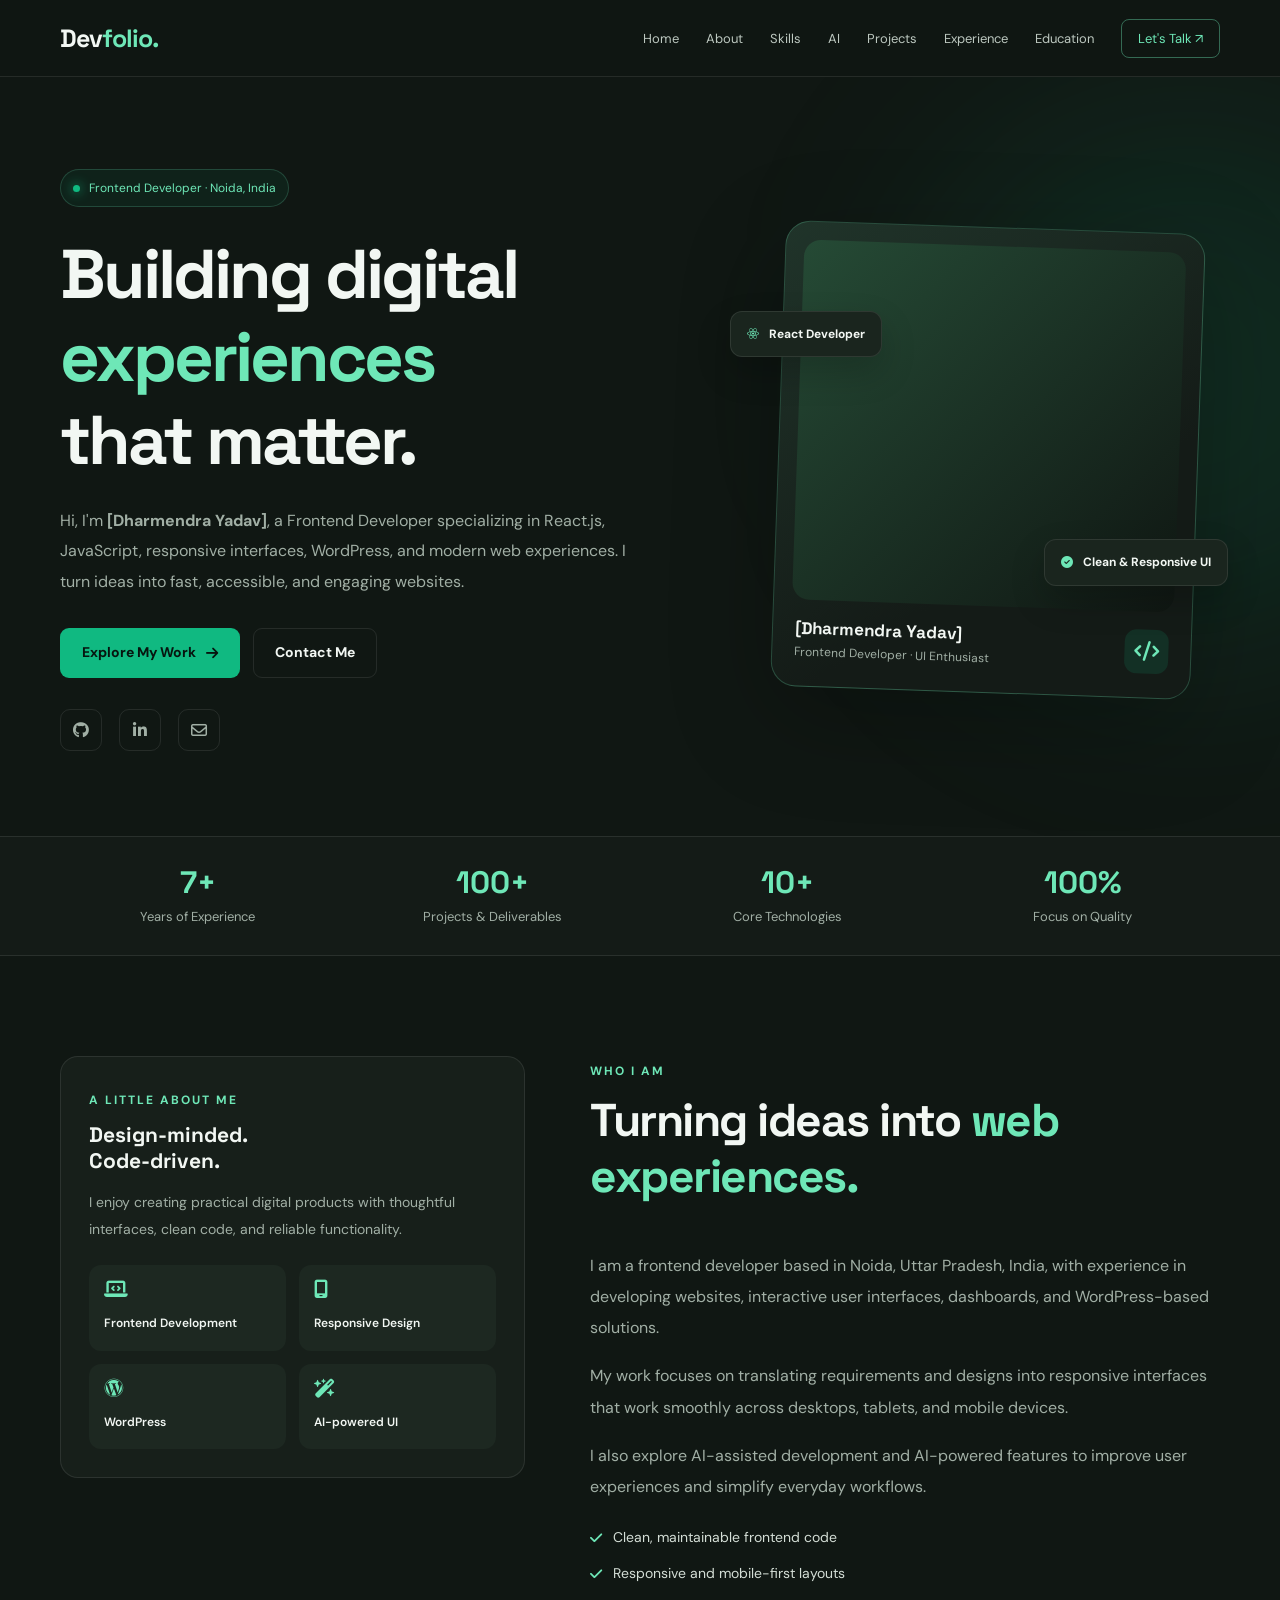
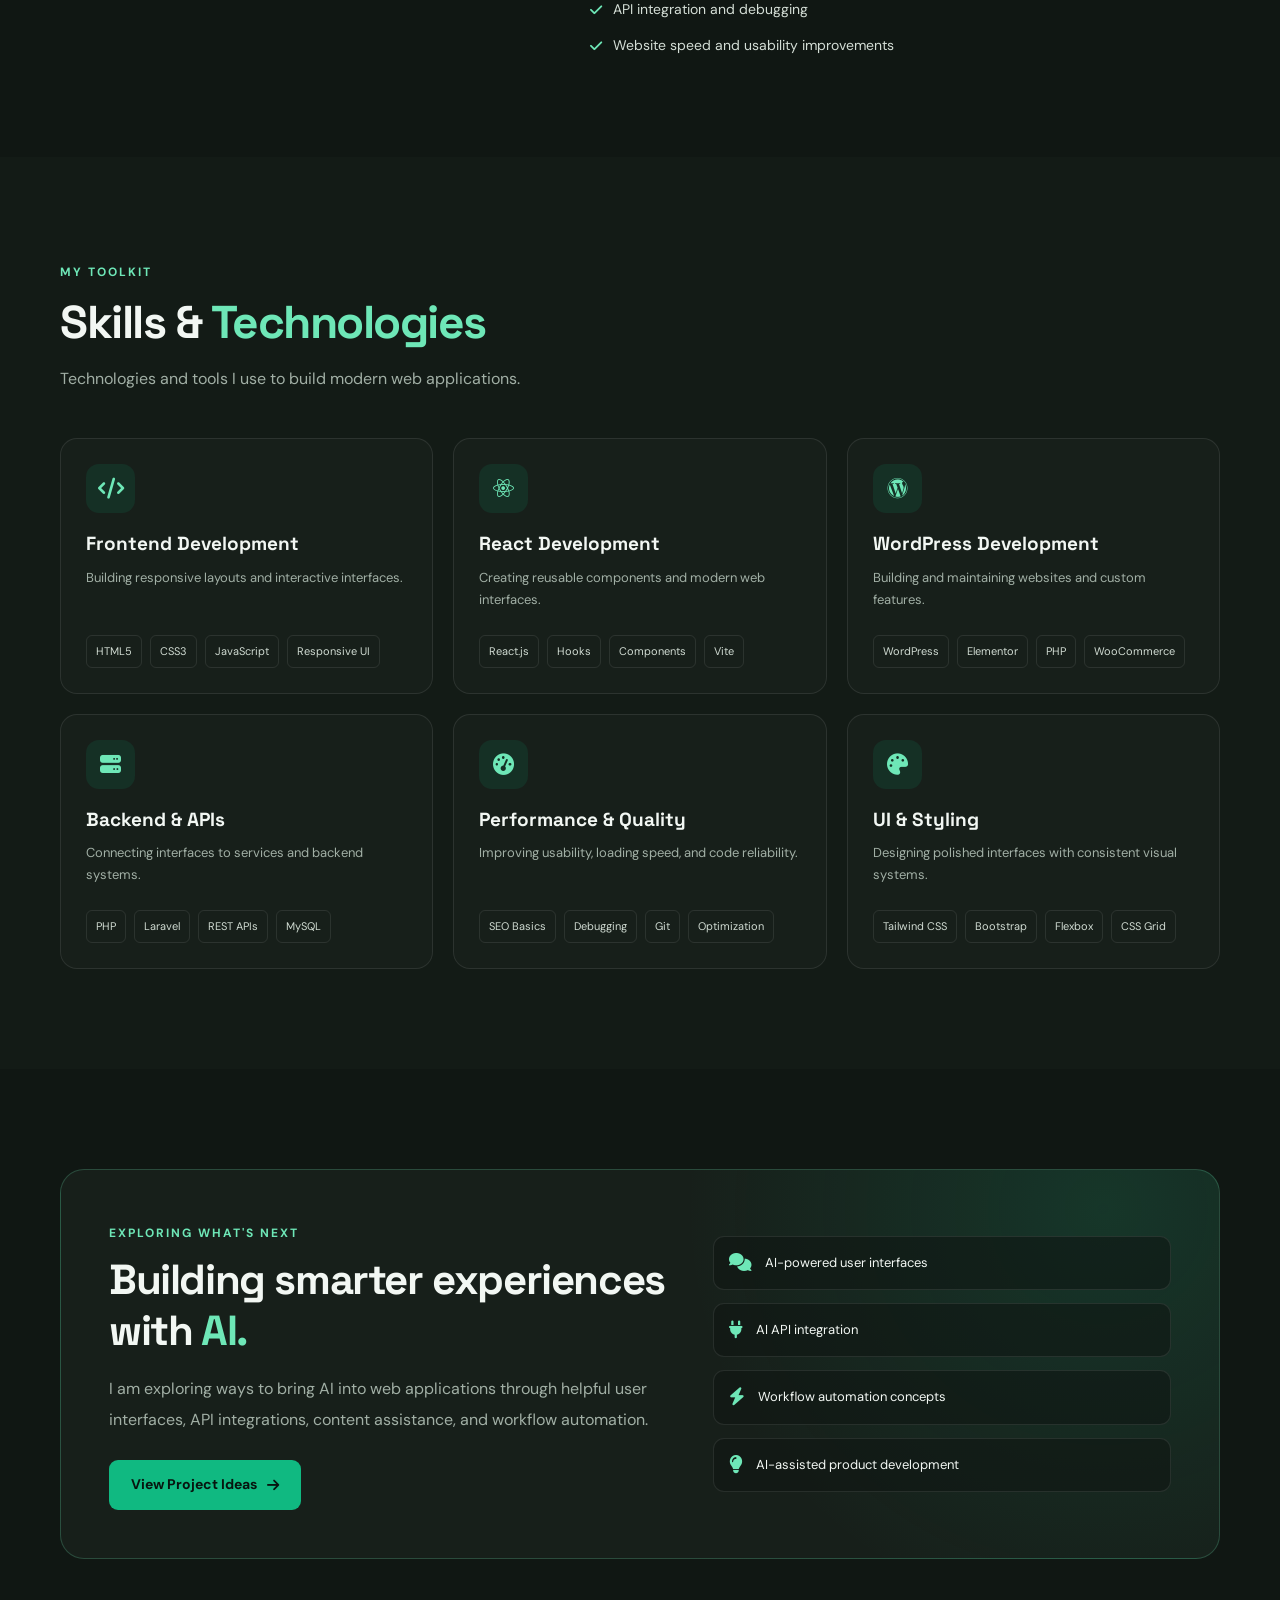
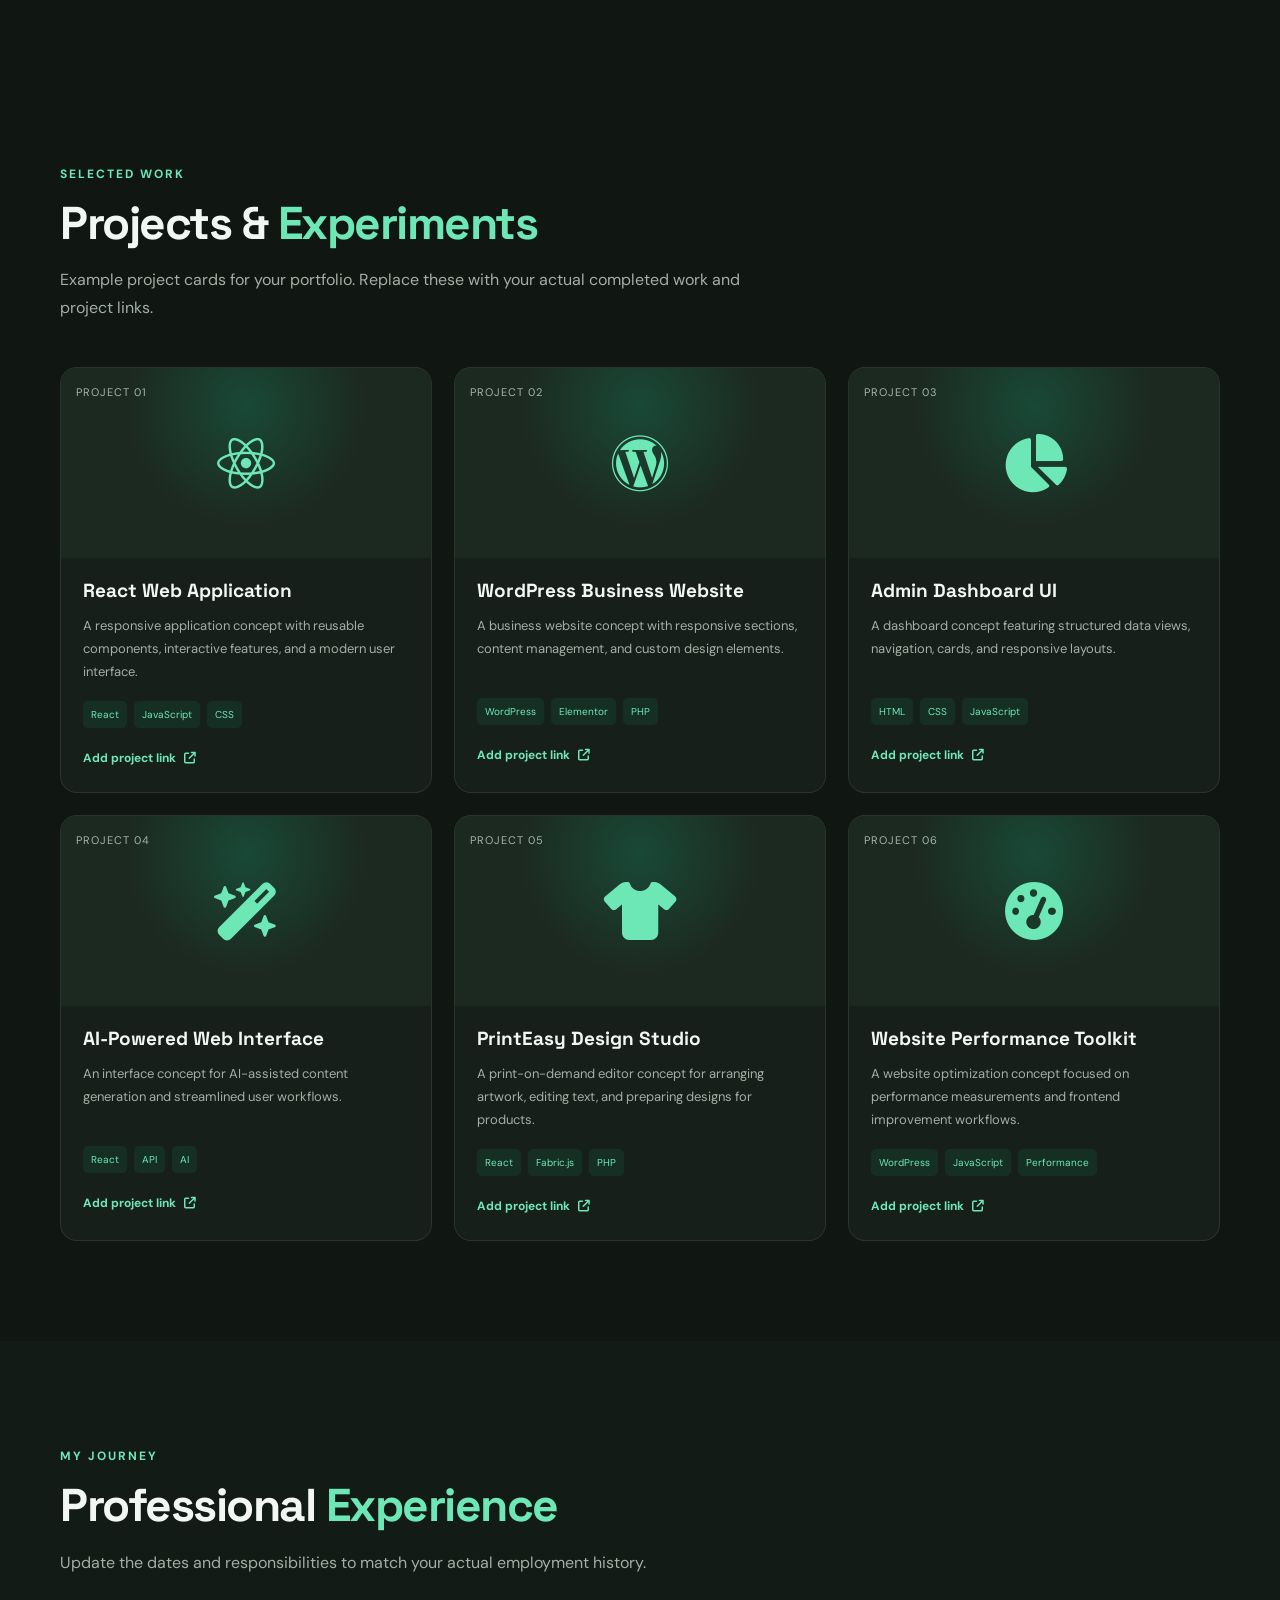
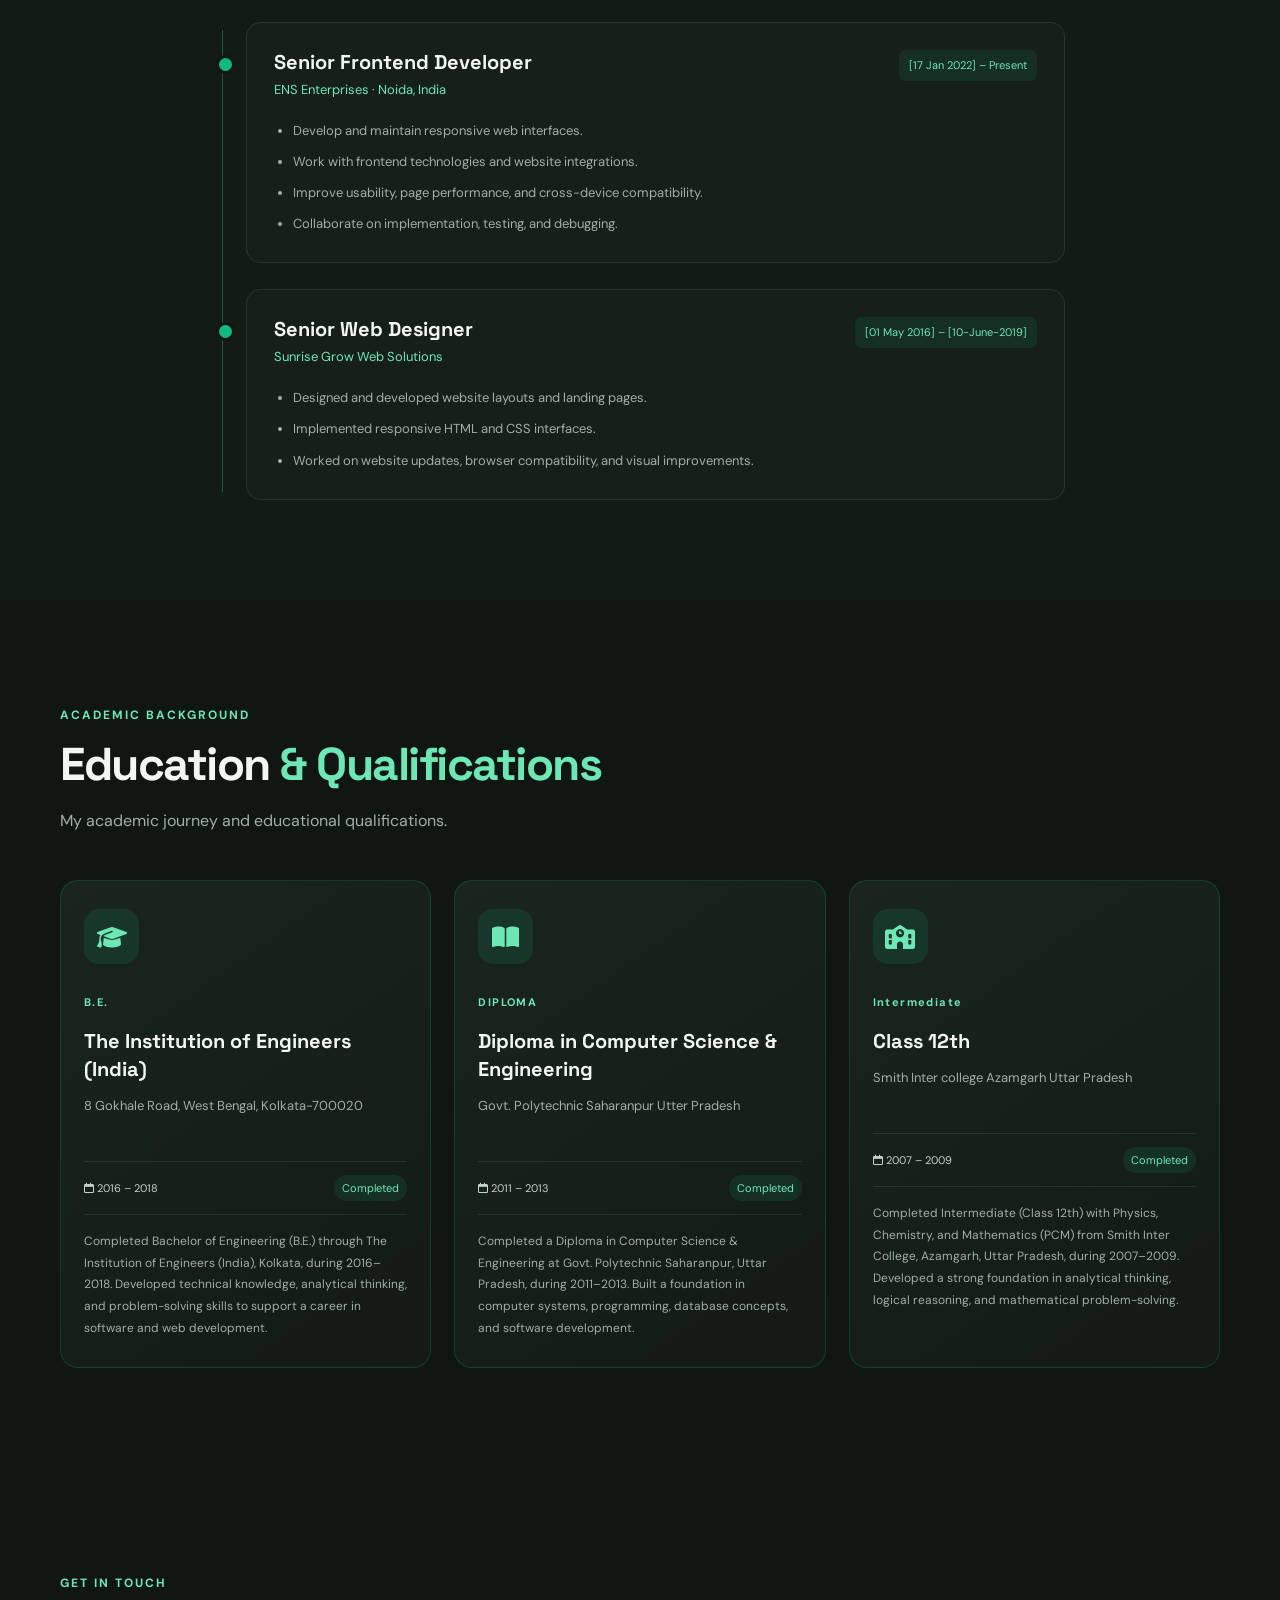
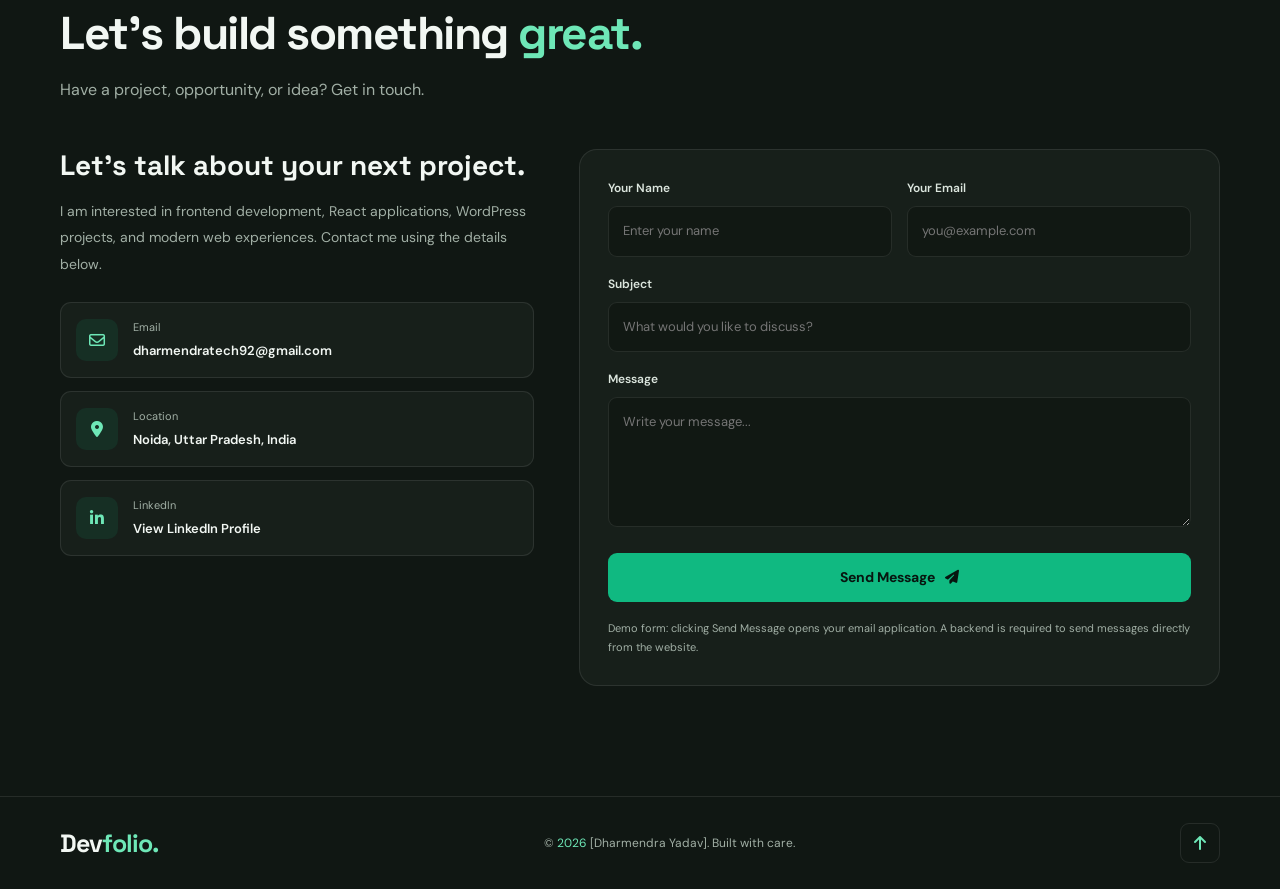
==== commit a19626cd: "Add GitHub Pages homepage" ====
--- a/index.html
+++ b/index.html
@@ -4,524 +4,2088 @@
 <head>
   <meta charset="UTF-8">
   <meta name="viewport" content="width=device-width, initial-scale=1.0">
-
-  <title>Developer Portfolio | Frontend Developer</title>
-
-  <meta name="description"
-        content="Frontend developer portfolio showcasing modern web development projects and skills.">
+  <meta name="theme-color" content="#101713">
+  <meta name="description" content="Frontend Developer portfolio showcasing React, JavaScript, WordPress, responsive web design, and AI-powered web projects.">
+  <title>Frontend Developer | My Portfolio</title>
 
   <link rel="preconnect" href="https://fonts.googleapis.com">
   <link rel="preconnect" href="https://fonts.gstatic.com" crossorigin>
-
-  <link href="https://fonts.googleapis.com/css2?family=Inter:wght@400;500;600;700;800&display=swap"
-        rel="stylesheet">
-
-  <link rel="stylesheet" href="style.css">
+  <link href="https://fonts.googleapis.com/css2?family=DM+Sans:wght@400;500;600;700&family=Space+Grotesk:wght@400;500;600;700&display=swap" rel="stylesheet">
+  <link rel="stylesheet" href="https://cdnjs.cloudflare.com/ajax/libs/font-awesome/6.7.2/css/all.min.css">
+
+  <style>
+    :root {
+      --bg: #101713;
+      --surface: #171f1a;
+      --surface-light: #1d2821;
+      --green: #10b981;
+      --green-light: #6ee7b7;
+      --text: #f2f7f3;
+      --muted: #a1afa5;
+      --border: rgba(255, 255, 255, 0.09);
+      --container: 1160px;
+    }
+
+    * {
+      margin: 0;
+      padding: 0;
+      box-sizing: border-box;
+    }
+
+    html {
+      scroll-behavior: smooth;
+      scroll-padding-top: 90px;
+    }
+
+    body {
+      background: var(--bg);
+      color: var(--text);
+      font-family: "DM Sans", sans-serif;
+      line-height: 1.7;
+      overflow-x: hidden;
+    }
+
+    body.menu-open {
+      overflow: hidden;
+    }
+
+    a {
+      color: inherit;
+      text-decoration: none;
+    }
+
+    button,
+    input,
+    textarea {
+      font: inherit;
+    }
+
+    button {
+      cursor: pointer;
+    }
+
+    img {
+      display: block;
+      max-width: 100%;
+    }
+
+    .container {
+      width: min(var(--container), calc(100% - 44px));
+      margin: 0 auto;
+    }
+
+    .section {
+      padding: 100px 0;
+    }
+
+    .section-heading {
+      max-width: 680px;
+      margin-bottom: 46px;
+    }
+
+    .section-tag {
+      display: inline-block;
+      margin-bottom: 12px;
+      color: var(--green-light);
+      font-size: 12px;
+      font-weight: 700;
+      letter-spacing: 2px;
+      text-transform: uppercase;
+    }
+
+    h1, h2, h3, h4 {
+      font-family: "Space Grotesk", sans-serif;
+      line-height: 1.2;
+    }
+
+    .section-heading h2 {
+      font-size: clamp(32px, 5vw, 46px);
+      letter-spacing: -1.5px;
+    }
+
+    .section-heading h2 span,
+    .gradient-text {
+      color: var(--green-light);
+    }
+
+    .section-heading p {
+      margin-top: 15px;
+      color: var(--muted);
+    }
+
+    .btn {
+      display: inline-flex;
+      justify-content: center;
+      align-items: center;
+      gap: 10px;
+      min-height: 48px;
+      padding: 12px 21px;
+      border: 1px solid transparent;
+      border-radius: 9px;
+      font-size: 14px;
+      font-weight: 700;
+      transition: 0.25s ease;
+    }
+
+    .btn-primary {
+      background: var(--green);
+      color: #07150f;
+    }
+
+    .btn-primary:hover {
+      background: var(--green-light);
+      transform: translateY(-2px);
+    }
+
+    .btn-outline {
+      border-color: var(--border);
+      background: transparent;
+      color: var(--text);
+    }
+
+    .btn-outline:hover {
+      border-color: var(--green);
+      color: var(--green-light);
+    }
+
+    /* Navigation */
+
+    .navbar {
+      position: sticky;
+      z-index: 1000;
+      top: 0;
+      border-bottom: 1px solid var(--border);
+      background: rgba(16, 23, 19, 0.92);
+      backdrop-filter: blur(18px);
+    }
+
+    .nav-inner {
+      display: flex;
+      align-items: center;
+      justify-content: space-between;
+      min-height: 76px;
+    }
+
+    .logo {
+      font-family: "Space Grotesk", sans-serif;
+      font-size: 25px;
+      font-weight: 700;
+      letter-spacing: -1px;
+    }
+
+    .logo span {
+      color: var(--green-light);
+    }
+
+    .nav-links {
+      display: flex;
+      align-items: center;
+      gap: 27px;
+      list-style: none;
+    }
+
+    .nav-links a {
+      color: #bdc8c0;
+      font-size: 13px;
+      transition: color 0.2s;
+    }
+
+    .nav-links a:hover,
+    .nav-links a.active {
+      color: var(--green-light);
+    }
+
+    .nav-links .nav-contact {
+      padding: 10px 16px;
+      border: 1px solid rgba(110, 231, 183, 0.4);
+      border-radius: 8px;
+      color: var(--green-light);
+    }
+
+    .menu-toggle {
+      display: none;
+      width: 42px;
+      height: 42px;
+      border: 1px solid var(--border);
+      border-radius: 8px;
+      background: var(--surface);
+      color: var(--text);
+      font-size: 18px;
+    }
+
+    /* Hero */
+
+    .hero {
+      position: relative;
+      padding: 92px 0 85px;
+      overflow: hidden;
+    }
+
+    .hero::before {
+      position: absolute;
+      z-index: -1;
+      top: 5%;
+      right: -180px;
+      width: 540px;
+      height: 540px;
+      border-radius: 50%;
+      background: rgba(16, 185, 129, 0.12);
+      filter: blur(110px);
+      content: "";
+    }
+
+    .hero-grid {
+      display: grid;
+      grid-template-columns: 1.15fr 0.85fr;
+      align-items: center;
+      gap: 70px;
+    }
+
+    .availability {
+      display: inline-flex;
+      align-items: center;
+      gap: 9px;
+      margin-bottom: 26px;
+      padding: 8px 12px;
+      border: 1px solid rgba(110, 231, 183, 0.2);
+      border-radius: 30px;
+      background: rgba(16, 185, 129, 0.07);
+      color: var(--green-light);
+      font-size: 12px;
+    }
+
+    .availability-dot {
+      width: 7px;
+      height: 7px;
+      border-radius: 50%;
+      background: var(--green);
+      box-shadow: 0 0 12px var(--green);
+    }
+
+    .hero h1 {
+      max-width: 720px;
+      font-size: clamp(43px, 6vw, 69px);
+      letter-spacing: -3px;
+    }
+
+    .hero h1 span {
+      display: block;
+      color: var(--green-light);
+    }
+
+    .hero-description {
+      max-width: 590px;
+      margin-top: 24px;
+      color: var(--muted);
+      font-size: 16px;
+      line-height: 1.9;
+    }
+
+    .hero-buttons {
+      display: flex;
+      flex-wrap: wrap;
+      gap: 13px;
+      margin-top: 31px;
+    }
+
+    .social-links {
+      display: flex;
+      align-items: center;
+      gap: 17px;
+      margin-top: 31px;
+    }
+
+    .social-links a {
+      display: grid;
+      width: 42px;
+      height: 42px;
+      place-items: center;
+      border: 1px solid var(--border);
+      border-radius: 10px;
+      color: var(--muted);
+      transition: 0.2s;
+    }
+
+    .social-links a:hover {
+      border-color: var(--green);
+      color: var(--green-light);
+      transform: translateY(-3px);
+    }
+
+    .hero-visual {
+      position: relative;
+      max-width: 420px;
+      width: 100%;
+      margin: auto;
+    }
+
+    .profile-card {
+      position: relative;
+      padding: 18px;
+      border: 1px solid rgba(110, 231, 183, 0.23);
+      border-radius: 25px;
+      background: linear-gradient(145deg, #20342a, #141b17 65%);
+      box-shadow: 0 30px 100px rgba(0, 0, 0, 0.25);
+      transform: rotate(2deg);
+    }
+
+    .profile-photo-wrap {
+      height: 360px;
+      overflow: hidden;
+      border-radius: 17px;
+      background: linear-gradient(145deg, #243b2d, #101713);
+    }
+
+    .profile-photo {
+      width: 100%;
+      height: 100%;
+      object-fit: cover;
+      object-position: center 25%;
+    }
+
+    .profile-caption {
+      display: flex;
+      align-items: center;
+      justify-content: space-between;
+      gap: 15px;
+      padding: 18px 4px 5px;
+    }
+
+    .profile-caption h3 {
+      font-size: 17px;
+    }
+
+    .profile-caption p {
+      margin-top: 4px;
+      color: var(--muted);
+      font-size: 12px;
+    }
+
+    .profile-code {
+      display: grid;
+      width: 44px;
+      height: 44px;
+      flex-shrink: 0;
+      place-items: center;
+      border-radius: 12px;
+      background: rgba(16, 185, 129, 0.13);
+      color: var(--green-light);
+      font-size: 20px;
+    }
+
+    .floating-chip {
+      position: absolute;
+      z-index: 2;
+      padding: 12px 16px;
+      border: 1px solid var(--border);
+      border-radius: 12px;
+      background: #1a251e;
+      box-shadow: 0 15px 35px rgba(0, 0, 0, 0.2);
+      font-size: 12px;
+      font-weight: 700;
+    }
+
+    .floating-chip i {
+      margin-right: 7px;
+      color: var(--green-light);
+    }
+
+    .chip-one {
+      top: 18%;
+      left: -48px;
+    }
+
+    .chip-two {
+      right: -30px;
+      bottom: 23%;
+    }
+
+    /* Stats */
+
+    .stats {
+      padding: 27px 0;
+      border-top: 1px solid var(--border);
+      border-bottom: 1px solid var(--border);
+      background: rgba(255, 255, 255, 0.015);
+    }
+
+    .stats-grid {
+      display: grid;
+      grid-template-columns: repeat(4, 1fr);
+      gap: 20px;
+    }
+
+    .stat-item {
+      text-align: center;
+    }
+
+    .stat-item h3 {
+      color: var(--green-light);
+      font-size: 31px;
+    }
+
+    .stat-item p {
+      margin-top: 5px;
+      color: var(--muted);
+      font-size: 13px;
+    }
+
+    /* About */
+
+    .about-grid {
+      display: grid;
+      grid-template-columns: 0.85fr 1.15fr;
+      gap: 65px;
+      align-items: start;
+    }
+
+    .about-panel {
+      padding: 28px;
+      border: 1px solid var(--border);
+      border-radius: 18px;
+      background: var(--surface);
+    }
+
+    .about-panel h3 {
+      margin-bottom: 16px;
+      font-size: 21px;
+    }
+
+    .about-panel p {
+      color: var(--muted);
+      font-size: 14px;
+      line-height: 1.95;
+    }
+
+    .about-highlights {
+      display: grid;
+      grid-template-columns: 1fr 1fr;
+      gap: 13px;
+      margin-top: 22px;
+    }
+
+    .highlight-item {
+      padding: 15px;
+      border-radius: 12px;
+      background: var(--surface-light);
+    }
+
+    .highlight-item i {
+      display: block;
+      margin-bottom: 9px;
+      color: var(--green-light);
+      font-size: 19px;
+    }
+
+    .highlight-item span {
+      font-size: 12px;
+      font-weight: 600;
+    }
+
+    .about-content > p {
+      margin-bottom: 17px;
+      color: var(--muted);
+      line-height: 1.95;
+    }
+
+    .check-list {
+      display: grid;
+      gap: 12px;
+      margin-top: 24px;
+      list-style: none;
+    }
+
+    .check-list li {
+      display: flex;
+      align-items: flex-start;
+      gap: 11px;
+      color: #d4ded6;
+      font-size: 14px;
+    }
+
+    .check-list i {
+      margin-top: 5px;
+      color: var(--green-light);
+    }
+
+    /* Skills */
+
+    .skills-section {
+      background: #131b16;
+    }
+
+    .skills-grid {
+      display: grid;
+      grid-template-columns: repeat(3, 1fr);
+      gap: 20px;
+    }
+
+    .skill-card {
+      padding: 25px;
+      border: 1px solid var(--border);
+      border-radius: 17px;
+      background: var(--surface);
+      transition: 0.25s ease;
+    }
+
+    .skill-card:hover {
+      border-color: rgba(16, 185, 129, 0.5);
+      transform: translateY(-5px);
+    }
+
+    .skill-card-icon {
+      display: grid;
+      width: 49px;
+      height: 49px;
+      margin-bottom: 20px;
+      place-items: center;
+      border-radius: 13px;
+      background: rgba(16, 185, 129, 0.11);
+      color: var(--green-light);
+      font-size: 21px;
+    }
+
+    .skill-card h3 {
+      margin-bottom: 11px;
+      font-size: 19px;
+    }
+
+    .skill-card p {
+      min-height: 48px;
+      color: var(--muted);
+      font-size: 13px;
+    }
+
+    .skill-tags {
+      display: flex;
+      flex-wrap: wrap;
+      gap: 8px;
+      margin-top: 20px;
+    }
+
+    .skill-tags span {
+      padding: 6px 9px;
+      border: 1px solid var(--border);
+      border-radius: 6px;
+      color: #d0dbd2;
+      font-size: 11px;
+    }
+
+    /* AI Section */
+
+    .ai-section {
+      position: relative;
+      overflow: hidden;
+    }
+
+    .ai-panel {
+      display: grid;
+      grid-template-columns: 1.1fr 0.9fr;
+      align-items: center;
+      gap: 45px;
+      padding: 48px;
+      border: 1px solid rgba(110, 231, 183, 0.22);
+      border-radius: 24px;
+      background:
+        radial-gradient(circle at 90% 10%, rgba(16, 185, 129, 0.15), transparent 38%),
+        var(--surface);
+    }
+
+    .ai-panel h2 {
+      margin-bottom: 18px;
+      font-size: clamp(30px, 4vw, 42px);
+      letter-spacing: -1.4px;
+    }
+
+    .ai-panel p {
+      color: var(--muted);
+      line-height: 1.9;
+    }
+
+    .ai-features {
+      display: grid;
+      gap: 13px;
+    }
+
+    .ai-feature {
+      display: flex;
+      align-items: center;
+      gap: 13px;
+      padding: 15px;
+      border: 1px solid var(--border);
+      border-radius: 11px;
+      background: rgba(16, 23, 19, 0.6);
+      font-size: 13px;
+    }
+
+    .ai-feature i {
+      color: var(--green-light);
+      font-size: 18px;
+    }
+
+    /* Projects */
+
+    .projects-grid {
+      display: grid;
+      grid-template-columns: repeat(3, 1fr);
+      gap: 22px;
+    }
+
+    .project-card {
+      overflow: hidden;
+      border: 1px solid var(--border);
+      border-radius: 17px;
+      background: var(--surface);
+      transition: 0.25s ease;
+    }
+
+    .project-card:hover {
+      border-color: rgba(16, 185, 129, 0.45);
+      transform: translateY(-6px);
+    }
+
+    .project-preview {
+      position: relative;
+      display: grid;
+      min-height: 190px;
+      overflow: hidden;
+      place-items: center;
+      background:
+        radial-gradient(circle at 50% 20%, rgba(16, 185, 129, 0.22), transparent 50%),
+        #1c2921;
+    }
+
+    .project-preview i {
+      color: var(--green-light);
+      font-size: 58px;
+      transition: transform 0.3s;
+    }
+
+    .project-card:hover .project-preview i {
+      transform: scale(1.12);
+    }
+
+    .project-number {
+      position: absolute;
+      top: 15px;
+      left: 15px;
+      color: #a4b6a9;
+      font-size: 11px;
+      letter-spacing: 1px;
+    }
+
+    .project-body {
+      padding: 22px;
+    }
+
+    .project-body h3 {
+      margin-bottom: 11px;
+      font-size: 19px;
+    }
+
+    .project-body p {
+      min-height: 67px;
+      color: var(--muted);
+      font-size: 13px;
+      line-height: 1.8;
+    }
+
+    .project-tags {
+      display: flex;
+      flex-wrap: wrap;
+      gap: 7px;
+      margin-top: 17px;
+    }
+
+    .project-tags span {
+      padding: 5px 8px;
+      border-radius: 5px;
+      background: rgba(16, 185, 129, 0.1);
+      color: var(--green-light);
+      font-size: 10px;
+    }
+
+    .project-link {
+      display: inline-flex;
+      align-items: center;
+      gap: 8px;
+      margin-top: 20px;
+      color: var(--green-light);
+      font-size: 12px;
+      font-weight: 700;
+    }
+
+    /* Experience */
+
+    .experience-section {
+      background: #131b16;
+    }
+
+    .timeline {
+      position: relative;
+      max-width: 850px;
+      margin: auto;
+      padding-left: 31px;
+    }
+
+    .timeline::before {
+      position: absolute;
+      top: 8px;
+      bottom: 8px;
+      left: 7px;
+      width: 1px;
+      background: rgba(110, 231, 183, 0.28);
+      content: "";
+    }
+
+    .timeline-item {
+      position: relative;
+      margin-bottom: 26px;
+      padding: 27px;
+      border: 1px solid var(--border);
+      border-radius: 15px;
+      background: var(--surface);
+    }
+
+    .timeline-item:last-child {
+      margin-bottom: 0;
+    }
+
+    .timeline-item::before {
+      position: absolute;
+      top: 32px;
+      left: -31px;
+      width: 13px;
+      height: 13px;
+      border: 3px solid var(--bg);
+      border-radius: 50%;
+      background: var(--green);
+      content: "";
+    }
+
+    .timeline-top {
+      display: flex;
+      justify-content: space-between;
+      align-items: flex-start;
+      flex-wrap: wrap;
+      gap: 15px;
+    }
+
+    .timeline-item h3 {
+      font-size: 20px;
+    }
+
+    .timeline-company {
+      margin-top: 5px;
+      color: var(--green-light);
+      font-size: 13px;
+    }
+
+    .timeline-date {
+      padding: 6px 10px;
+      border-radius: 7px;
+      background: rgba(16, 185, 129, 0.1);
+      color: var(--green-light);
+      font-size: 11px;
+    }
+
+    .timeline-item ul {
+      display: grid;
+      gap: 9px;
+      margin-top: 19px;
+      padding-left: 19px;
+      color: var(--muted);
+      font-size: 13px;
+    }
+
+    /* Education */
+
+    .education-grid {
+      display: grid;
+      grid-template-columns: repeat(3, minmax(0, 1fr));
+      gap: 23px;
+    }
+
+    .education-card {
+      position: relative;
+      padding: 28px 23px;
+      border: 1px solid rgba(16, 185, 129, 0.2);
+      border-radius: 18px;
+      background: linear-gradient(145deg, #19251e, #141a16);
+      transition: transform 0.3s ease, border-color 0.3s ease,
+        box-shadow 0.3s ease;
+    }
+
+    .education-card:hover {
+      transform: translateY(-7px);
+      border-color: var(--green);
+      box-shadow: 0 18px 40px rgba(16, 185, 129, 0.08);
+    }
+
+    .education-icon {
+      display: grid;
+      width: 55px;
+      height: 55px;
+      margin-bottom: 23px;
+      place-items: center;
+      border-radius: 15px;
+      background: rgba(16, 185, 129, 0.12);
+      color: var(--green-light);
+      font-size: 24px;
+    }
+
+    .education-level {
+      color: var(--green-light);
+      font-size: 11px;
+      font-weight: 700;
+      letter-spacing: 1.4px;
+    }
+
+    .education-card h3 {
+      margin: 12px 0;
+      font-size: 20px;
+      line-height: 1.4;
+    }
+
+    .education-institution {
+      min-height: 47px;
+      color: var(--muted);
+      font-size: 13px;
+    }
+
+    .education-meta {
+      display: flex;
+      align-items: center;
+      justify-content: space-between;
+      flex-wrap: wrap;
+      gap: 9px;
+      margin-top: 19px;
+      padding: 13px 0;
+      border-top: 1px solid var(--border);
+      border-bottom: 1px solid var(--border);
+      color: #c5d0c8;
+      font-size: 11px;
+    }
+
+    .education-status {
+      padding: 4px 8px;
+      border-radius: 20px;
+      background: rgba(16, 185, 129, 0.12);
+      color: var(--green-light);
+    }
+
+    .education-description {
+      margin-top: 16px;
+      color: var(--muted);
+      font-size: 12px;
+      line-height: 1.8;
+    }
+
+    /* Contact */
+
+    .contact-section {
+      padding-bottom: 110px;
+    }
+
+    .contact-grid {
+      display: grid;
+      grid-template-columns: 0.85fr 1.15fr;
+      gap: 45px;
+      align-items: start;
+    }
+
+    .contact-copy h3 {
+      margin-bottom: 15px;
+      font-size: 28px;
+    }
+
+    .contact-copy > p {
+      margin-bottom: 25px;
+      color: var(--muted);
+      font-size: 14px;
+      line-height: 1.9;
+    }
+
+    .contact-info {
+      display: grid;
+      gap: 13px;
+    }
+
+    .contact-item {
+      display: flex;
+      align-items: center;
+      gap: 15px;
+      padding: 15px;
+      border: 1px solid var(--border);
+      border-radius: 11px;
+      background: var(--surface);
+    }
+
+    .contact-item > i {
+      display: grid;
+      width: 42px;
+      height: 42px;
+      flex-shrink: 0;
+      place-items: center;
+      border-radius: 10px;
+      background: rgba(16, 185, 129, 0.1);
+      color: var(--green-light);
+    }
+
+    .contact-item small {
+      display: block;
+      color: var(--muted);
+      font-size: 11px;
+    }
+
+    .contact-item a,
+    .contact-item strong {
+      display: block;
+      margin-top: 3px;
+      overflow-wrap: anywhere;
+      font-size: 13px;
+      font-weight: 600;
+    }
+
+    .contact-form {
+      display: grid;
+      gap: 17px;
+      padding: 28px;
+      border: 1px solid var(--border);
+      border-radius: 18px;
+      background: var(--surface);
+    }
+
+    .form-row {
+      display: grid;
+      grid-template-columns: 1fr 1fr;
+      gap: 15px;
+    }
+
+    .form-group label {
+      display: block;
+      margin-bottom: 8px;
+      color: #dce6de;
+      font-size: 12px;
+      font-weight: 600;
+    }
+
+    .form-group input,
+    .form-group textarea {
+      width: 100%;
+      padding: 13px 14px;
+      border: 1px solid var(--border);
+      border-radius: 9px;
+      outline: none;
+      background: #111813;
+      color: var(--text);
+      font-size: 13px;
+      transition: border-color 0.2s;
+    }
+
+    .form-group input:focus,
+    .form-group textarea:focus {
+      border-color: var(--green);
+    }
+
+    .form-group textarea {
+      min-height: 130px;
+      resize: vertical;
+    }
+
+    .form-note {
+      color: var(--muted);
+      font-size: 11px;
+    }
+
+    /* Footer */
+
+    .footer {
+      padding: 25px 0;
+      border-top: 1px solid var(--border);
+    }
+
+    .footer-inner {
+      display: flex;
+      align-items: center;
+      justify-content: space-between;
+      flex-wrap: wrap;
+      gap: 15px;
+    }
+
+    .footer p {
+      color: var(--muted);
+      font-size: 12px;
+    }
+
+    .footer p span {
+      color: var(--green-light);
+    }
+
+    .back-top {
+      display: grid;
+      width: 40px;
+      height: 40px;
+      place-items: center;
+      border: 1px solid var(--border);
+      border-radius: 9px;
+      color: var(--green-light);
+    }
+
+    /* Scroll reveal */
+
+    .reveal {
+      opacity: 0;
+      transform: translateY(22px);
+      transition: opacity 0.65s ease, transform 0.65s ease;
+    }
+
+    .reveal.visible {
+      opacity: 1;
+      transform: translateY(0);
+    }
+
+    /* Responsive */
+
+    @media (max-width: 1000px) {
+      .nav-links {
+        gap: 17px;
+      }
+
+      .nav-links a {
+        font-size: 12px;
+      }
+
+      .hero-grid {
+        gap: 40px;
+      }
+
+      .chip-one {
+        left: -20px;
+      }
+
+      .chip-two {
+        right: -15px;
+      }
+
+      .projects-grid,
+      .skills-grid {
+        grid-template-columns: repeat(2, minmax(0, 1fr));
+      }
+
+      .education-grid {
+        grid-template-columns: repeat(2, minmax(0, 1fr));
+      }
+    }
+
+    @media (max-width: 760px) {
+      .section {
+        padding: 72px 0;
+      }
+
+      .menu-toggle {
+        display: block;
+      }
+
+      .nav-links {
+        position: fixed;
+        top: 76px;
+        right: -100%;
+        bottom: 0;
+        display: flex;
+        width: min(330px, 85%);
+        align-items: stretch;
+        flex-direction: column;
+        gap: 0;
+        padding: 22px;
+        border-left: 1px solid var(--border);
+        background: #111a14;
+        transition: right 0.3s ease;
+      }
+
+      .nav-links.open {
+        right: 0;
+      }
+
+      .nav-links li {
+        border-bottom: 1px solid var(--border);
+      }
+
+      .nav-links a {
+        display: block;
+        padding: 15px 8px;
+        font-size: 14px;
+      }
+
+      .nav-links .nav-contact {
+        margin-top: 12px;
+        text-align: center;
+      }
+
+      .hero {
+        padding-top: 65px;
+      }
+
+      .hero-grid,
+      .about-grid,
+      .contact-grid,
+      .ai-panel {
+        grid-template-columns: 1fr;
+      }
+
+      .hero-grid {
+        gap: 55px;
+      }
+
+      .hero h1 {
+        font-size: clamp(42px, 10vw, 60px);
+      }
+
+      .hero-visual {
+        max-width: 360px;
+      }
+
+      .profile-photo-wrap {
+        height: 310px;
+      }
+
+      .stats-grid {
+        grid-template-columns: repeat(2, 1fr);
+        row-gap: 27px;
+      }
+
+      .about-grid {
+        gap: 30px;
+      }
+
+      .ai-panel {
+        padding: 30px;
+        gap: 30px;
+      }
+
+      .contact-grid {
+        gap: 32px;
+      }
+    }
+
+    @media (max-width: 520px) {
+      .container {
+        width: calc(100% - 30px);
+      }
+
+      .logo {
+        font-size: 22px;
+      }
+
+      .section-heading h2 {
+        font-size: 34px;
+      }
+
+      .hero h1 {
+        letter-spacing: -2px;
+      }
+
+      .hero-description {
+        font-size: 14px;
+      }
+
+      .hero-buttons .btn {
+        flex: 1 1 100%;
+      }
+
+      .projects-grid,
+      .skills-grid,
+      .education-grid {
+        grid-template-columns: 1fr;
+      }
+
+      .project-body p,
+      .skill-card p {
+        min-height: auto;
+      }
+
+      .about-highlights {
+        grid-template-columns: 1fr 1fr;
+      }
+
+      .about-panel {
+        padding: 22px;
+      }
+
+      .timeline {
+        padding-left: 23px;
+      }
+
+      .timeline-item {
+        padding: 20px;
+      }
+
+      .timeline-item::before {
+        left: -23px;
+      }
+
+      .timeline-top {
+        flex-direction: column;
+      }
+
+      .form-row {
+        grid-template-columns: 1fr;
+      }
+
+      .contact-form {
+        padding: 20px;
+      }
+
+      .ai-panel {
+        padding: 24px 19px;
+      }
+
+      .chip-one {
+        left: -8px;
+      }
+
+      .chip-two {
+        right: -8px;
+      }
+
+      .footer-inner {
+        align-items: flex-start;
+      }
+    }
+
+    @media (prefers-reduced-motion: reduce) {
+      *,
+      *::before,
+      *::after {
+        scroll-behavior: auto !important;
+        animation-duration: 0.01ms !important;
+        transition-duration: 0.01ms !important;
+      }
+
+      .reveal {
+        opacity: 1;
+        transform: none;
+      }
+    }
+  </style>
 </head>
 
 <body>
 
-  <!-- Navigation -->
-  <header class="header">
-    <nav class="navbar container">
-      <a href="#home" class="logo">D<span>.</span></a>
+  <!-- NAVIGATION -->
+  <header class="navbar">
+    <div class="container nav-inner">
+      <a href="#home" class="logo">Dev<span>folio.</span></a>
 
       <button class="menu-toggle" id="menuToggle"
-              aria-label="Toggle navigation"
-              aria-expanded="false"
-              aria-controls="navLinks">
-        ☰
+        aria-label="Open navigation menu" aria-expanded="false"
+        aria-controls="navLinks">
+        <i class="fa-solid fa-bars"></i>
       </button>
 
-      <div class="nav-links" id="navLinks">
-        <a href="#home">Home</a>
-        <a href="#about">About</a>
-        <a href="#skills">Skills</a>
-        <a href="#projects">Projects</a>
-        <a href="#contact" class="nav-cta">Let's Talk ↗</a>
-      </div>
-    </nav>
+      <ul class="nav-links" id="navLinks">
+        <li><a href="#home">Home</a></li>
+        <li><a href="#about">About</a></li>
+        <li><a href="#skills">Skills</a></li>
+        <li><a href="#ai">AI</a></li>
+        <li><a href="#projects">Projects</a></li>
+        <li><a href="#experience">Experience</a></li>
+        <li><a href="#education">Education</a></li>
+        <li><a href="#contact" class="nav-contact">Let's Talk ↗</a></li>
+      </ul>
+    </div>
   </header>
 
   <main>
-
-    <!-- Hero -->
-    <section class="hero container" id="home">
-      <div class="hero-content">
-        <div class="availability">
-          <span class="status-dot"></span>
-          Available for opportunities
-        </div>
-
-        <p class="eyebrow">HELLO, I'M A DEVELOPER</p>
-
-        <h1>
-          Building digital<br>
-          experiences with<br>
-          <span class="text-green">purpose & precision.</span>
-        </h1>
-
-        <p class="hero-description">
-          I'm a frontend developer passionate about creating clean,
-          responsive, and user-friendly digital experiences using
-          modern web technologies.
-        </p>
-
-        <div class="hero-actions">
-          <a href="#projects" class="btn btn-primary">
-            Explore Projects ↗
-          </a>
-
-          <a href="#contact" class="btn btn-secondary">
-            Contact Me
-          </a>
-        </div>
-
-        <div class="hero-stats">
-          <div>
-            <h3>Web</h3>
-            <p>Development</p>
+    <!-- HERO -->
+    <section class="hero" id="home">
+      <div class="container hero-grid">
+
+        <div class="hero-content reveal">
+          <div class="availability">
+            <span class="availability-dot"></span>
+            Frontend Developer · Noida, India
           </div>
 
-          <div>
-            <h3>UI/UX</h3>
-            <p>Design Focus</p>
+          <h1>
+            Building digital
+            <span>experiences</span>
+            that matter.
+          </h1>
+
+          <p class="hero-description">
+            Hi, I'm <strong>[Dharmendra Yadav]</strong>, a Frontend Developer
+            specializing in React.js, JavaScript, responsive interfaces,
+            WordPress, and modern web experiences. I turn ideas into
+            fast, accessible, and engaging websites.
+          </p>
+
+          <div class="hero-buttons">
+            <a href="#projects" class="btn btn-primary">
+              Explore My Work <i class="fa-solid fa-arrow-right"></i>
+            </a>
+            <a href="#contact" class="btn btn-outline">
+              Contact Me
+            </a>
           </div>
 
-          <div>
-            <h3>Clean</h3>
-            <p>Code First</p>
+          <div class="social-links">
+            <a href="https://github.com/dharmendratech92"
+              target="_blank" rel="noopener noreferrer"
+              aria-label="GitHub">
+              <i class="fa-brands fa-github"></i>
+            </a>
+            <a href="https://www.linkedin.com/in/dharmendratech92/"
+              target="_blank" rel="noopener noreferrer"
+              aria-label="LinkedIn">
+              <i class="fa-brands fa-linkedin-in"></i>
+            </a>
+            <a href="mailto:dharmendratech92@gmail.com"
+              aria-label="Send email">
+              <i class="fa-regular fa-envelope"></i>
+            </a>
           </div>
         </div>
-      </div>
-
-      <div class="hero-visual">
-        <div class="visual-glow"></div>
-
-        <div class="code-card">
-          <div class="code-header">
-            <div class="window-dots">
-              <span></span>
-              <span></span>
-              <span></span>
-            </div>
-            <span>developer.js</span>
+
+        <div class="hero-visual reveal">
+          <div class="floating-chip chip-one">
+            <i class="fa-brands fa-react"></i> React Developer
           </div>
 
-          <div class="code-body">
-            <p><span class="code-purple">const</span> developer = {</p>
-            <p class="indent">name: <span class="code-green">'Developer'</span>,</p>
-            <p class="indent">role: <span class="code-green">'Frontend'</span>,</p>
-            <p class="indent">skills: [</p>
-            <p class="indent2"><span class="code-orange">'HTML'</span>,</p>
-            <p class="indent2"><span class="code-orange">'CSS'</span>,</p>
-            <p class="indent2"><span class="code-orange">'JavaScript'</span>,</p>
-            <p class="indent2"><span class="code-orange">'React'</span></p>
-            <p class="indent">],</p>
-            <p class="indent">creative: <span class="code-purple">true</span></p>
-            <p>};</p>
-            <p class="code-comment">// Turning ideas into reality.</p>
+          <div class="profile-card">
+            <div class="profile-photo-wrap">
+              <!-- Replace this dummy photo with your own photo -->
+              <img
+                class="profile-photo"
+                src="https://images.unsplash.com/photo-1500648767791-00dcc994a43e?auto=format&fit=crop&w=800&q=85"
+                alt="Dummy profile portrait"
+                onerror="this.style.display='none';this.parentElement.style.background='linear-gradient(135deg,#254a35,#101713)'"
+              >
+            </div>
+
+            <div class="profile-caption">
+              <div>
+                <h3>[Dharmendra Yadav]</h3>
+                <p>Frontend Developer · UI Enthusiast</p>
+              </div>
+              <div class="profile-code">
+                <i class="fa-solid fa-code"></i>
+              </div>
+            </div>
           </div>
 
-          <div class="code-footer">
-            <span class="status-dot"></span>
-            Ready to build something great
+          <div class="floating-chip chip-two">
+            <i class="fa-solid fa-circle-check"></i> Clean & Responsive UI
           </div>
         </div>
 
-        <div class="floating-badge badge-top">
-          <span>✦</span> Creative Thinking
+      </div>
+    </section>
+
+    <!-- STATS -->
+    <section class="stats">
+      <div class="container stats-grid">
+        <div class="stat-item">
+          <h3>7+</h3>
+          <p>Years of Experience</p>
         </div>
-
-        <div class="floating-badge badge-bottom">
-          <span>✓</span> Responsive Design
+        <div class="stat-item">
+          <h3>100+</h3>
+          <p>Projects & Deliverables</p>
+        </div>
+        <div class="stat-item">
+          <h3>10+</h3>
+          <p>Core Technologies</p>
+        </div>
+        <div class="stat-item">
+          <h3>100%</h3>
+          <p>Focus on Quality</p>
         </div>
       </div>
     </section>
 
-    <!-- About -->
-    <section class="section container" id="about">
-      <div class="section-heading">
-        <p class="eyebrow">A LITTLE ABOUT ME</p>
-        <h2>Design-minded. <span class="text-green">Code-driven.</span></h2>
+    <!-- ABOUT -->
+    <section class="section" id="about">
+      <div class="container about-grid">
+
+        <div class="about-panel reveal">
+          <span class="section-tag">A LITTLE ABOUT ME</span>
+          <h3>Design-minded.<br>Code-driven.</h3>
+          <p>
+            I enjoy creating practical digital products with thoughtful
+            interfaces, clean code, and reliable functionality.
+          </p>
+
+          <div class="about-highlights">
+            <div class="highlight-item">
+              <i class="fa-solid fa-laptop-code"></i>
+              <span>Frontend Development</span>
+            </div>
+            <div class="highlight-item">
+              <i class="fa-solid fa-mobile-screen"></i>
+              <span>Responsive Design</span>
+            </div>
+            <div class="highlight-item">
+              <i class="fa-brands fa-wordpress"></i>
+              <span>WordPress</span>
+            </div>
+            <div class="highlight-item">
+              <i class="fa-solid fa-wand-magic-sparkles"></i>
+              <span>AI-powered UI</span>
+            </div>
+          </div>
+        </div>
+
+        <div class="about-content reveal">
+          <div class="section-heading">
+            <span class="section-tag">WHO I AM</span>
+            <h2>Turning ideas into <span>web experiences.</span></h2>
+          </div>
+
+          <p>
+            I am a frontend developer based in Noida, Uttar Pradesh, India,
+            with experience in developing websites, interactive user
+            interfaces, dashboards, and WordPress-based solutions.
+          </p>
+
+          <p>
+            My work focuses on translating requirements and designs into
+            responsive interfaces that work smoothly across desktops,
+            tablets, and mobile devices.
+          </p>
+
+          <p>
+            I also explore AI-assisted development and AI-powered features
+            to improve user experiences and simplify everyday workflows.
+          </p>
+
+          <ul class="check-list">
+            <li><i class="fa-solid fa-check"></i> Clean, maintainable frontend code</li>
+            <li><i class="fa-solid fa-check"></i> Responsive and mobile-first layouts</li>
+            <li><i class="fa-solid fa-check"></i> API integration and debugging</li>
+            <li><i class="fa-solid fa-check"></i> Website speed and usability improvements</li>
+          </ul>
+        </div>
+
       </div>
-
-      <div class="about-grid">
-        <div class="about-card">
-          <span class="card-icon">✳</span>
-          <h3>Who I Am</h3>
+    </section>
+
+    <!-- SKILLS -->
+    <section class="section skills-section" id="skills">
+      <div class="container">
+        <div class="section-heading reveal">
+          <span class="section-tag">MY TOOLKIT</span>
+          <h2>Skills & <span>Technologies</span></h2>
           <p>
-            A developer focused on building accessible, attractive,
-            and practical websites that solve real problems.
+            Technologies and tools I use to build modern web applications.
           </p>
         </div>
 
-        <div class="about-card">
-          <span class="card-icon">⌘</span>
-          <h3>What I Do</h3>
-          <p>
-            I turn ideas and designs into responsive web interfaces
-            with attention to usability and performance.
-          </p>
-        </div>
-
-        <div class="about-card">
-          <span class="card-icon">↗</span>
-          <h3>My Approach</h3>
-          <p>
-            I value readable code, consistent design systems,
-            continuous learning, and meaningful results.
-          </p>
+        <div class="skills-grid">
+
+          <article class="skill-card reveal">
+            <div class="skill-card-icon">
+              <i class="fa-solid fa-code"></i>
+            </div>
+            <h3>Frontend Development</h3>
+            <p>Building responsive layouts and interactive interfaces.</p>
+            <div class="skill-tags">
+              <span>HTML5</span>
+              <span>CSS3</span>
+              <span>JavaScript</span>
+              <span>Responsive UI</span>
+            </div>
+          </article>
+
+          <article class="skill-card reveal">
+            <div class="skill-card-icon">
+              <i class="fa-brands fa-react"></i>
+            </div>
+            <h3>React Development</h3>
+            <p>Creating reusable components and modern web interfaces.</p>
+            <div class="skill-tags">
+              <span>React.js</span>
+              <span>Hooks</span>
+              <span>Components</span>
+              <span>Vite</span>
+            </div>
+          </article>
+
+          <article class="skill-card reveal">
+            <div class="skill-card-icon">
+              <i class="fa-brands fa-wordpress"></i>
+            </div>
+            <h3>WordPress Development</h3>
+            <p>Building and maintaining websites and custom features.</p>
+            <div class="skill-tags">
+              <span>WordPress</span>
+              <span>Elementor</span>
+              <span>PHP</span>
+              <span>WooCommerce</span>
+            </div>
+          </article>
+
+          <article class="skill-card reveal">
+            <div class="skill-card-icon">
+              <i class="fa-solid fa-server"></i>
+            </div>
+            <h3>Backend & APIs</h3>
+            <p>Connecting interfaces to services and backend systems.</p>
+            <div class="skill-tags">
+              <span>PHP</span>
+              <span>Laravel</span>
+              <span>REST APIs</span>
+              <span>MySQL</span>
+            </div>
+          </article>
+
+          <article class="skill-card reveal">
+            <div class="skill-card-icon">
+              <i class="fa-solid fa-gauge-high"></i>
+            </div>
+            <h3>Performance & Quality</h3>
+            <p>Improving usability, loading speed, and code reliability.</p>
+            <div class="skill-tags">
+              <span>SEO Basics</span>
+              <span>Debugging</span>
+              <span>Git</span>
+              <span>Optimization</span>
+            </div>
+          </article>
+
+          <article class="skill-card reveal">
+            <div class="skill-card-icon">
+              <i class="fa-solid fa-palette"></i>
+            </div>
+            <h3>UI & Styling</h3>
+            <p>Designing polished interfaces with consistent visual systems.</p>
+            <div class="skill-tags">
+              <span>Tailwind CSS</span>
+              <span>Bootstrap</span>
+              <span>Flexbox</span>
+              <span>CSS Grid</span>
+            </div>
+          </article>
+
         </div>
       </div>
     </section>
 
-    <!-- Skills -->
-    <section class="section skills-section" id="skills">
+    <!-- AI -->
+    <section class="section ai-section" id="ai">
       <div class="container">
-        <div class="section-heading">
-          <p class="eyebrow">MY TOOLKIT</p>
-          <h2>Skills & <span class="text-green">Technologies</span></h2>
-          <p class="section-description">
-            The technologies I use to build modern digital experiences.
-          </p>
-        </div>
-
-        <div class="skills-grid">
-          <div class="skill-item">
-            <span class="skill-symbol html-symbol">5</span>
-            <div><h3>HTML5</h3><p>Semantic markup</p></div>
+        <div class="ai-panel reveal">
+          <div>
+            <span class="section-tag">EXPLORING WHAT'S NEXT</span>
+            <h2>Building smarter experiences with <span class="gradient-text">AI.</span></h2>
+            <p>
+              I am exploring ways to bring AI into web applications through
+              helpful user interfaces, API integrations, content assistance,
+              and workflow automation.
+            </p>
+            <div style="margin-top:25px">
+              <a href="#projects" class="btn btn-primary">
+                View Project Ideas <i class="fa-solid fa-arrow-right"></i>
+              </a>
+            </div>
           </div>
 
-          <div class="skill-item">
-            <span class="skill-symbol css-symbol">3</span>
-            <div><h3>CSS3</h3><p>Responsive styling</p></div>
-          </div>
-
-          <div class="skill-item">
-            <span class="skill-symbol js-symbol">JS</span>
-            <div><h3>JavaScript</h3><p>Interactive interfaces</p></div>
-          </div>
-
-          <div class="skill-item">
-            <span class="skill-symbol react-symbol">⚛</span>
-            <div><h3>React</h3><p>Component-based UI</p></div>
-          </div>
-
-          <div class="skill-item">
-            <span class="skill-symbol wp-symbol">W</span>
-            <div><h3>WordPress</h3><p>CMS development</p></div>
-          </div>
-
-          <div class="skill-item">
-            <span class="skill-symbol git-symbol">⌘</span>
-            <div><h3>Git & GitHub</h3><p>Version control</p></div>
+          <div class="ai-features">
+            <div class="ai-feature">
+              <i class="fa-solid fa-comments"></i>
+              <span>AI-powered user interfaces</span>
+            </div>
+            <div class="ai-feature">
+              <i class="fa-solid fa-plug"></i>
+              <span>AI API integration</span>
+            </div>
+            <div class="ai-feature">
+              <i class="fa-solid fa-bolt"></i>
+              <span>Workflow automation concepts</span>
+            </div>
+            <div class="ai-feature">
+              <i class="fa-solid fa-lightbulb"></i>
+              <span>AI-assisted product development</span>
+            </div>
           </div>
         </div>
       </div>
     </section>
 
-    <!-- Projects Slider -->
-    <section class="section container" id="projects">
-      <div class="projects-heading">
-        <div class="section-heading">
-          <p class="eyebrow">SELECTED WORK</p>
-          <h2>Featured <span class="text-green">Projects.</span></h2>
-          <p class="section-description">
-            A selection of web experiences built with modern technologies.
+    <!-- PROJECTS -->
+    <section class="section" id="projects">
+      <div class="container">
+        <div class="section-heading reveal">
+          <span class="section-tag">SELECTED WORK</span>
+          <h2>Projects & <span>Experiments</span></h2>
+          <p>
+            Example project cards for your portfolio. Replace these with your
+            actual completed work and project links.
           </p>
         </div>
 
-        <div class="slider-controls">
-          <button class="slider-btn" id="prevProject"
-                  aria-label="Previous projects">←</button>
-          <button class="slider-btn" id="nextProject"
-                  aria-label="Next projects">→</button>
+        <div class="projects-grid">
+
+          <article class="project-card reveal">
+            <div class="project-preview">
+              <span class="project-number">PROJECT 01</span>
+              <i class="fa-brands fa-react"></i>
+            </div>
+            <div class="project-body">
+              <h3>React Web Application</h3>
+              <p>
+                A responsive application concept with reusable components,
+                interactive features, and a modern user interface.
+              </p>
+              <div class="project-tags">
+                <span>React</span>
+                <span>JavaScript</span>
+                <span>CSS</span>
+              </div>
+              <a class="project-link" href="#contact">
+                Add project link <i class="fa-solid fa-arrow-up-right-from-square"></i>
+              </a>
+            </div>
+          </article>
+
+          <article class="project-card reveal">
+            <div class="project-preview">
+              <span class="project-number">PROJECT 02</span>
+              <i class="fa-brands fa-wordpress"></i>
+            </div>
+            <div class="project-body">
+              <h3>WordPress Business Website</h3>
+              <p>
+                A business website concept with responsive sections,
+                content management, and custom design elements.
+              </p>
+              <div class="project-tags">
+                <span>WordPress</span>
+                <span>Elementor</span>
+                <span>PHP</span>
+              </div>
+              <a class="project-link" href="#contact">
+                Add project link <i class="fa-solid fa-arrow-up-right-from-square"></i>
+              </a>
+            </div>
+          </article>
+
+          <article class="project-card reveal">
+            <div class="project-preview">
+              <span class="project-number">PROJECT 03</span>
+              <i class="fa-solid fa-chart-pie"></i>
+            </div>
+            <div class="project-body">
+              <h3>Admin Dashboard UI</h3>
+              <p>
+                A dashboard concept featuring structured data views,
+                navigation, cards, and responsive layouts.
+              </p>
+              <div class="project-tags">
+                <span>HTML</span>
+                <span>CSS</span>
+                <span>JavaScript</span>
+              </div>
+              <a class="project-link" href="#contact">
+                Add project link <i class="fa-solid fa-arrow-up-right-from-square"></i>
+              </a>
+            </div>
+          </article>
+
+          <article class="project-card reveal">
+            <div class="project-preview">
+              <span class="project-number">PROJECT 04</span>
+              <i class="fa-solid fa-wand-magic-sparkles"></i>
+            </div>
+            <div class="project-body">
+              <h3>AI-Powered Web Interface</h3>
+              <p>
+                An interface concept for AI-assisted content generation
+                and streamlined user workflows.
+              </p>
+              <div class="project-tags">
+                <span>React</span>
+                <span>API</span>
+                <span>AI</span>
+              </div>
+              <a class="project-link" href="#contact">
+                Add project link <i class="fa-solid fa-arrow-up-right-from-square"></i>
+              </a>
+            </div>
+          </article>
+
+          <article class="project-card reveal">
+            <div class="project-preview">
+              <span class="project-number">PROJECT 05</span>
+              <i class="fa-solid fa-shirt"></i>
+            </div>
+            <div class="project-body">
+              <h3>PrintEasy Design Studio</h3>
+              <p>
+                A print-on-demand editor concept for arranging artwork,
+                editing text, and preparing designs for products.
+              </p>
+              <div class="project-tags">
+                <span>React</span>
+                <span>Fabric.js</span>
+                <span>PHP</span>
+              </div>
+              <a class="project-link" href="#contact">
+                Add project link <i class="fa-solid fa-arrow-up-right-from-square"></i>
+              </a>
+            </div>
+          </article>
+
+          <article class="project-card reveal">
+            <div class="project-preview">
+              <span class="project-number">PROJECT 06</span>
+              <i class="fa-solid fa-gauge-high"></i>
+            </div>
+            <div class="project-body">
+              <h3>Website Performance Toolkit</h3>
+              <p>
+                A website optimization concept focused on performance
+                measurements and frontend improvement workflows.
+              </p>
+              <div class="project-tags">
+                <span>WordPress</span>
+                <span>JavaScript</span>
+                <span>Performance</span>
+              </div>
+              <a class="project-link" href="#contact">
+                Add project link <i class="fa-solid fa-arrow-up-right-from-square"></i>
+              </a>
+            </div>
+          </article>
+
         </div>
       </div>
-
-      <div class="project-window" id="projectWindow">
-        <div class="project-track" id="projectTrack">
-
-          <!-- Project 1 -->
-          <article class="project-card">
-            <div class="project-image ecommerce-image">
-              <span class="project-number">01 / 04</span>
-
-              <div class="mock-store">
-                <div class="mock-store-top">
-                  <strong>FORMA.</strong>
-                  <span>Shop&nbsp;&nbsp; ♡ &nbsp; Bag</span>
-                </div>
-
-                <div class="mock-store-content">
-                  <div>
-                    <small>NEW COLLECTION</small>
-                    <h3>Less, but<br>better.</h3>
-                    <span class="mock-shop-btn">Explore ↗</span>
-                  </div>
-                  <div class="mock-product">
-                    <div class="product-circle"></div>
-                    <div class="product-bottle"></div>
-                  </div>
+    </section>
+
+    <!-- EXPERIENCE -->
+    <section class="section experience-section" id="experience">
+      <div class="container">
+        <div class="section-heading reveal">
+          <span class="section-tag">MY JOURNEY</span>
+          <h2>Professional <span>Experience</span></h2>
+          <p>
+            Update the dates and responsibilities to match your actual
+            employment history.
+          </p>
+        </div>
+
+        <div class="timeline">
+
+          <article class="timeline-item reveal">
+            <div class="timeline-top">
+              <div>
+                <h3>Senior Frontend Developer</h3>
+                <p class="timeline-company">ENS Enterprises · Noida, India</p>
+              </div>
+              <span class="timeline-date">[17 Jan 2022] – Present</span>
+            </div>
+            <ul>
+              <li>Develop and maintain responsive web interfaces.</li>
+              <li>Work with frontend technologies and website integrations.</li>
+              <li>Improve usability, page performance, and cross-device compatibility.</li>
+              <li>Collaborate on implementation, testing, and debugging.</li>
+            </ul>
+          </article>
+
+          <article class="timeline-item reveal">
+            <div class="timeline-top">
+              <div>
+                <h3>Senior Web Designer</h3>
+                <p class="timeline-company">Sunrise Grow Web Solutions</p>
+              </div>
+              <span class="timeline-date">[01 May 2016] – [10-June-2019]</span>
+            </div>
+            <ul>
+              <li>Designed and developed website layouts and landing pages.</li>
+              <li>Implemented responsive HTML and CSS interfaces.</li>
+              <li>Worked on website updates, browser compatibility, and visual improvements.</li>
+            </ul>
+          </article>
+
+        </div>
+      </div>
+    </section>
+
+    <!-- EDUCATION -->
+    <section class="section" id="education">
+      <div class="container">
+        <div class="section-heading reveal">
+          <span class="section-tag">ACADEMIC BACKGROUND</span>
+          <h2>Education <span>& Qualifications</span></h2>
+          <p>
+            My academic journey and educational qualifications.
+          </p>
+        </div>
+
+        <div class="education-grid">
+
+          <!-- DEGREE: replace all sample details -->
+          <article class="education-card reveal">
+            <div class="education-icon">
+              <i class="fa-solid fa-graduation-cap"></i>
+            </div>
+            <span class="education-level">B.E.</span>
+            <h3>The Institution of Engineers (India)</h3>
+            <p class="education-institution">
+              8 Gokhale Road, West Bengal, Kolkata-700020
+            </p>
+            <div class="education-meta">
+              <span><i class="fa-regular fa-calendar"></i> 2016 – 2018</span>
+              <span class="education-status">Completed</span>
+            </div>
+            <p class="education-description">
+             Completed Bachelor of Engineering (B.E.) through The Institution of Engineers (India), Kolkata, during 2016–2018. Developed technical knowledge, analytical thinking, and problem-solving skills to support a career in software and web development.
+            </p>
+          </article>
+
+          <!-- DIPLOMA: replace all sample details -->
+          <article class="education-card reveal">
+            <div class="education-icon">
+              <i class="fa-solid fa-book-open"></i>
+            </div>
+            <span class="education-level">DIPLOMA</span>
+            <h3>Diploma in Computer Science & Engineering</h3>
+            <p class="education-institution">
+              Govt. Polytechnic Saharanpur Utter Pradesh
+            </p>
+            <div class="education-meta">
+              <span><i class="fa-regular fa-calendar"></i> 2011 – 2013</span>
+              <span class="education-status">Completed</span>
+            </div>
+            <p class="education-description">
+              Completed a Diploma in Computer Science & Engineering at Govt.
+              Polytechnic Saharanpur, Uttar Pradesh, during 2011–2013.
+              Built a foundation in computer systems, programming, database
+              concepts, and software development.
+            </p>
+          </article>
+
+          <!-- CLASS 12: replace all sample details -->
+          <article class="education-card reveal">
+            <div class="education-icon">
+              <i class="fa-solid fa-school"></i>
+            </div>
+            <span class="education-level">Intermediate</span>
+            <h3>Class 12th</h3>
+            <p class="education-institution">
+              Smith Inter college Azamgarh Uttar Pradesh
+            </p>
+            <div class="education-meta">
+              <span><i class="fa-regular fa-calendar"></i> 2007 – 2009</span>
+              <span class="education-status">Completed</span>
+            </div>
+            <p class="education-description">
+                Completed Intermediate (Class 12th) with Physics, Chemistry, and
+                Mathematics (PCM) from Smith Inter College, Azamgarh, Uttar Pradesh,
+                during 2007–2009. Developed a strong foundation in analytical thinking,
+                logical reasoning, and mathematical problem-solving.
+            </p>
+          </article>
+
+        </div>
+      </div>
+    </section>
+
+    <!-- CONTACT -->
+    <section class="section contact-section" id="contact">
+      <div class="container">
+        <div class="section-heading reveal">
+          <span class="section-tag">GET IN TOUCH</span>
+          <h2>Let's build something <span>great.</span></h2>
+          <p>
+            Have a project, opportunity, or idea? Get in touch.
+          </p>
+        </div>
+
+        <div class="contact-grid">
+
+          <div class="contact-copy reveal">
+            <h3>Let's talk about your next project.</h3>
+            <p>
+              I am interested in frontend development, React applications,
+              WordPress projects, and modern web experiences.
+              Contact me using the details below.
+            </p>
+
+            <div class="contact-info">
+              <div class="contact-item">
+                <i class="fa-regular fa-envelope"></i>
+                <div>
+                  <small>Email</small>
+                  <a href="mailto:dharmendratech92@gmail.com">
+                    dharmendratech92@gmail.com
+                  </a>
                 </div>
               </div>
-            </div>
-
-            <div class="project-info">
-              <div class="project-meta">
-                <span>E-commerce</span>
-                <span>2026</span>
-              </div>
-              <h3>Modern Online Store</h3>
-              <p>A clean shopping experience with product-focused design.</p>
-              <div class="tag-list">
-                <span>HTML</span><span>CSS</span><span>JavaScript</span>
-              </div>
-              <a href="#contact" class="project-link">Discuss a similar project ↗</a>
-            </div>
-          </article>
-
-          <!-- Project 2 -->
-          <article class="project-card">
-            <div class="project-image dashboard-image">
-              <span class="project-number">02 / 04</span>
-
-              <div class="dashboard-mock">
-                <div class="dashboard-side">
-                  <span class="dashboard-logo">N.</span>
-                  <span>▦</span><span>◷</span><span>▤</span>
-                </div>
-
-                <div class="dashboard-main">
-                  <small>OVERVIEW</small>
-                  <h3>Good morning 👋</h3>
-
-                  <div class="dashboard-stats">
-                    <div><small>Revenue</small><strong>$24.8k</strong></div>
-                    <div><small>Growth</small><strong>+18.6%</strong></div>
-                  </div>
-
-                  <div class="chart-box">
-                    <div class="chart-bars">
-                      <i style="height:35%"></i>
-                      <i style="height:55%"></i>
-                      <i style="height:43%"></i>
-                      <i style="height:76%"></i>
-                      <i style="height:60%"></i>
-                      <i style="height:90%"></i>
-                      <i style="height:70%"></i>
-                    </div>
-                  </div>
+
+              <div class="contact-item">
+                <i class="fa-solid fa-location-dot"></i>
+                <div>
+                  <small>Location</small>
+                  <strong>Noida, Uttar Pradesh, India</strong>
                 </div>
               </div>
-            </div>
-
-            <div class="project-info">
-              <div class="project-meta">
-                <span>Dashboard UI</span><span>2026</span>
-              </div>
-              <h3>Analytics Dashboard</h3>
-              <p>A streamlined dashboard for viewing data and key metrics.</p>
-              <div class="tag-list">
-                <span>React</span><span>CSS</span><span>Charts</span>
-              </div>
-              <a href="#contact" class="project-link">Discuss a similar project ↗</a>
-            </div>
-          </article>
-
-          <!-- Project 3 -->
-          <article class="project-card">
-            <div class="project-image portfolio-image">
-              <span class="project-number">03 / 04</span>
-
-              <div class="portfolio-mock">
-                <div class="portfolio-mock-nav">
-                  <strong>STUDIO®</strong><span>MENU ☰</span>
-                </div>
-                <small>INDEPENDENT CREATIVE STUDIO</small>
-                <h3>Ideas into<br><em>impact.</em></h3>
-                <div class="portfolio-mock-bottom">
-                  <span>BRANDING / DIGITAL / STRATEGY</span>
-                  <span>↗</span>
+
+              <div class="contact-item">
+                <i class="fa-brands fa-linkedin-in"></i>
+                <div>
+                  <small>LinkedIn</small>
+                  <a href="https://www.linkedin.com/in/dharmendratech92"
+                    target="_blank" rel="noopener noreferrer">
+                    View LinkedIn Profile
+                  </a>
                 </div>
               </div>
             </div>
-
-            <div class="project-info">
-              <div class="project-meta">
-                <span>Portfolio</span><span>2026</span>
+          </div>
+
+          <!-- Demo form: uses the visitor's email application -->
+          <form class="contact-form reveal" id="contactForm">
+            <div class="form-row">
+              <div class="form-group">
+                <label for="name">Your Name</label>
+                <input id="name" name="name" type="text"
+                  placeholder="Enter your name" required>
               </div>
-              <h3>Creative Studio Website</h3>
-              <p>A bold portfolio concept with expressive typography.</p>
-              <div class="tag-list">
-                <span>HTML</span><span>CSS</span><span>UI/UX</span>
+
+              <div class="form-group">
+                <label for="email">Your Email</label>
+                <input id="email" name="email" type="email"
+                  placeholder="you@example.com" required>
               </div>
-              <a href="#contact" class="project-link">Discuss a similar project ↗</a>
-            </div>
-          </article>
-
-          <!-- Project 4 -->
-          <article class="project-card">
-            <div class="project-image wordpress-image">
-              <span class="project-number">04 / 04</span>
-
-              <div class="wp-mock">
-                <div class="wp-mock-nav">
-                  <strong>GREENSPACE</strong><span>ABOUT &nbsp; SERVICES</span>
-                </div>
-                <div class="wp-mock-content">
-                  <small>GROW BETTER, LIVE BETTER</small>
-                  <h3>Bring nature<br>closer to home.</h3>
-                  <span>Explore our services ↗</span>
-                </div>
-                <div class="wp-plant">
-                  <div></div><div></div><div></div><div></div>
-                </div>
-              </div>
-            </div>
-
-            <div class="project-info">
-              <div class="project-meta">
-                <span>CMS Website</span><span>2026</span>
-              </div>
-              <h3>WordPress Business Website</h3>
-              <p>A business website concept with reusable page sections.</p>
-              <div class="tag-list">
-                <span>WordPress</span><span>PHP</span><span>CSS</span>
-              </div>
-              <a href="#contact" class="project-link">Discuss a similar project ↗</a>
-            </div>
-          </article>
+            </div>
+
+            <div class="form-group">
+              <label for="subject">Subject</label>
+              <input id="subject" name="subject" type="text"
+                placeholder="What would you like to discuss?" required>
+            </div>
+
+            <div class="form-group">
+              <label for="message">Message</label>
+              <textarea id="message" name="message"
+                placeholder="Write your message..." required></textarea>
+            </div>
+
+            <button type="submit" class="btn btn-primary">
+              Send Message <i class="fa-solid fa-paper-plane"></i>
+            </button>
+
+            <p class="form-note">
+              Demo form: clicking Send Message opens your email application.
+              A backend is required to send messages directly from the website.
+            </p>
+          </form>
 
         </div>
       </div>
-
-      <div class="slider-bottom">
-        <div class="slider-progress">
-          <span id="sliderProgress"></span>
-        </div>
-        <p id="sliderCounter" aria-live="polite">01 — 04</p>
-      </div>
     </section>
-
-    <!-- Contact -->
-    <section class="section container" id="contact">
-      <div class="contact-card">
-        <div>
-          <p class="eyebrow">HAVE A PROJECT IN MIND?</p>
-          <h2>Let's build something<br><span class="text-green">meaningful.</span></h2>
-          <p class="contact-description">
-            Have an idea or an opportunity? Let's connect and discuss it.
-          </p>
-        </div>
-
-        <a class="btn btn-primary"
-           href="mailto:hello@example.com?subject=Portfolio%20Enquiry">
-          Get in Touch ↗
-        </a>
-      </div>
-    </section>
-
   </main>
 
-  <!-- Footer -->
+  <!-- FOOTER -->
   <footer class="footer">
     <div class="container footer-inner">
-      <a href="#home" class="logo">D<span>.</span></a>
-      <p>Designed with purpose. Built with code.</p>
-      <p>© <span id="currentYear"></span> Developer Portfolio</p>
+      <a href="#home" class="logo">Dev<span>folio.</span></a>
+      <p>© <span id="currentYear"></span> [Dharmendra Yadav]. Built with care.</p>
+      <a href="#home" class="back-top" aria-label="Back to top">
+        <i class="fa-solid fa-arrow-up"></i>
+      </a>
     </div>
   </footer>
 
-  <!-- Slider and Navigation JavaScript -->
   <script>
-    const track = document.getElementById("projectTrack");
-    const windowElement = document.getElementById("projectWindow");
-    const cards = Array.from(track.children);
-
-    const prevButton = document.getElementById("prevProject");
-    const nextButton = document.getElementById("nextProject");
-    const counter = document.getElementById("sliderCounter");
-    const progress = document.getElementById("sliderProgress");
-
+    // Mobile navigation
     const menuToggle = document.getElementById("menuToggle");
     const navLinks = document.getElementById("navLinks");
-
-    let currentIndex = 0;
-
-    function getVisibleCards() {
-      if (window.innerWidth <= 600) return 1;
-      if (window.innerWidth <= 900) return 2;
-      return 3;
-    }
-
-    function getMaxIndex() {
-      return Math.max(0, cards.length - getVisibleCards());
-    }
-
-    function updateSlider() {
-      const visibleCards = getVisibleCards();
-      const maxIndex = getMaxIndex();
-
-      currentIndex = Math.min(currentIndex, maxIndex);
-
-      const cardWidth = cards[0].getBoundingClientRect().width;
-      const trackStyle = getComputedStyle(track);
-      const gap = parseFloat(trackStyle.gap) || 0;
-
-      track.style.transform =
-        `translateX(-${currentIndex * (cardWidth + gap)}px)`;
-
-      const start = currentIndex + 1;
-      const end = Math.min(currentIndex + visibleCards, cards.length);
-
-      counter.textContent =
-        `${String(start).padStart(2, "0")} — ${String(end).padStart(2, "0")}`;
-
-      const progressPercent =
-        ((currentIndex + visibleCards) / cards.length) * 100;
-
-      progress.style.width = `${Math.min(progressPercent, 100)}%`;
-
-      prevButton.disabled = currentIndex === 0;
-      nextButton.disabled = currentIndex >= maxIndex;
-    }
-
-    nextButton.addEventListener("click", () => {
-      if (currentIndex < getMaxIndex()) {
-        currentIndex++;
-        updateSlider();
-      }
-    });
-
-    prevButton.addEventListener("click", () => {
-      if (currentIndex > 0) {
-        currentIndex--;
-        updateSlider();
-      }
-    });
-
-    window.addEventListener("resize", updateSlider);
+    const menuIcon = menuToggle.querySelector("i");
+
+    function closeMenu() {
+      navLinks.classList.remove("open");
+      document.body.classList.remove("menu-open");
+      menuToggle.setAttribute("aria-expanded", "false");
+      menuToggle.setAttribute("aria-label", "Open navigation menu");
+      menuIcon.className = "fa-solid fa-bars";
+    }
 
     menuToggle.addEventListener("click", () => {
       const isOpen = navLinks.classList.toggle("open");
+
+      document.body.classList.toggle("menu-open", isOpen);
       menuToggle.setAttribute("aria-expanded", String(isOpen));
-      menuToggle.textContent = isOpen ? "✕" : "☰";
+      menuToggle.setAttribute(
+        "aria-label",
+        isOpen ? "Close navigation menu" : "Open navigation menu"
+      );
+      menuIcon.className = isOpen
+        ? "fa-solid fa-xmark"
+        : "fa-solid fa-bars";
     });
 
     navLinks.querySelectorAll("a").forEach(link => {
-      link.addEventListener("click", () => {
-        navLinks.classList.remove("open");
-        menuToggle.setAttribute("aria-expanded", "false");
-        menuToggle.textContent = "☰";
-      });
+      link.addEventListener("click", closeMenu);
     });
 
+    document.addEventListener("keydown", event => {
+      if (event.key === "Escape") closeMenu();
+    });
+
+    window.addEventListener("resize", () => {
+      if (window.innerWidth > 760) closeMenu();
+    });
+
+    // Automatically update footer year
     document.getElementById("currentYear").textContent =
       new Date().getFullYear();
 
-    updateSlider();
+    // Reveal sections as the visitor scrolls
+    const revealElements = document.querySelectorAll(".reveal");
+
+    if ("IntersectionObserver" in window) {
+      const observer = new IntersectionObserver((entries, currentObserver) => {
+        entries.forEach(entry => {
+          if (entry.isIntersecting) {
+            entry.target.classList.add("visible");
+            currentObserver.unobserve(entry.target);
+          }
+        });
+      }, { threshold: 0.12 });
+
+      revealElements.forEach(element => observer.observe(element));
+    } else {
+      revealElements.forEach(element => element.classList.add("visible"));
+    }
+
+    // Contact form demo: opens the visitor's default email application.
+    // Replace YOUR_EMAIL@example.com with your actual email.
+    document.getElementById("contactForm").addEventListener("submit", event => {
+      event.preventDefault();
+
+      const form = event.currentTarget;
+      if (!form.reportValidity()) return;
+
+      const recipient = "YOUR_EMAIL@example.com";
+      const name = document.getElementById("name").value.trim();
+      const email = document.getElementById("email").value.trim();
+      const subject = document.getElementById("subject").value.trim();
+      const message = document.getElementById("message").value.trim();
+
+      const mailSubject = encodeURIComponent(subject);
+      const mailBody = encodeURIComponent(
+        "Name: " + name +
+        "\nEmail: " + email +
+        "\n\nMessage:\n" + message
+      );
+
+      window.location.href =
+        "mailto:" + recipient +
+        "?subject=" + mailSubject +
+        "&body=" + mailBody;
+    });
   </script>
 
 </body>
